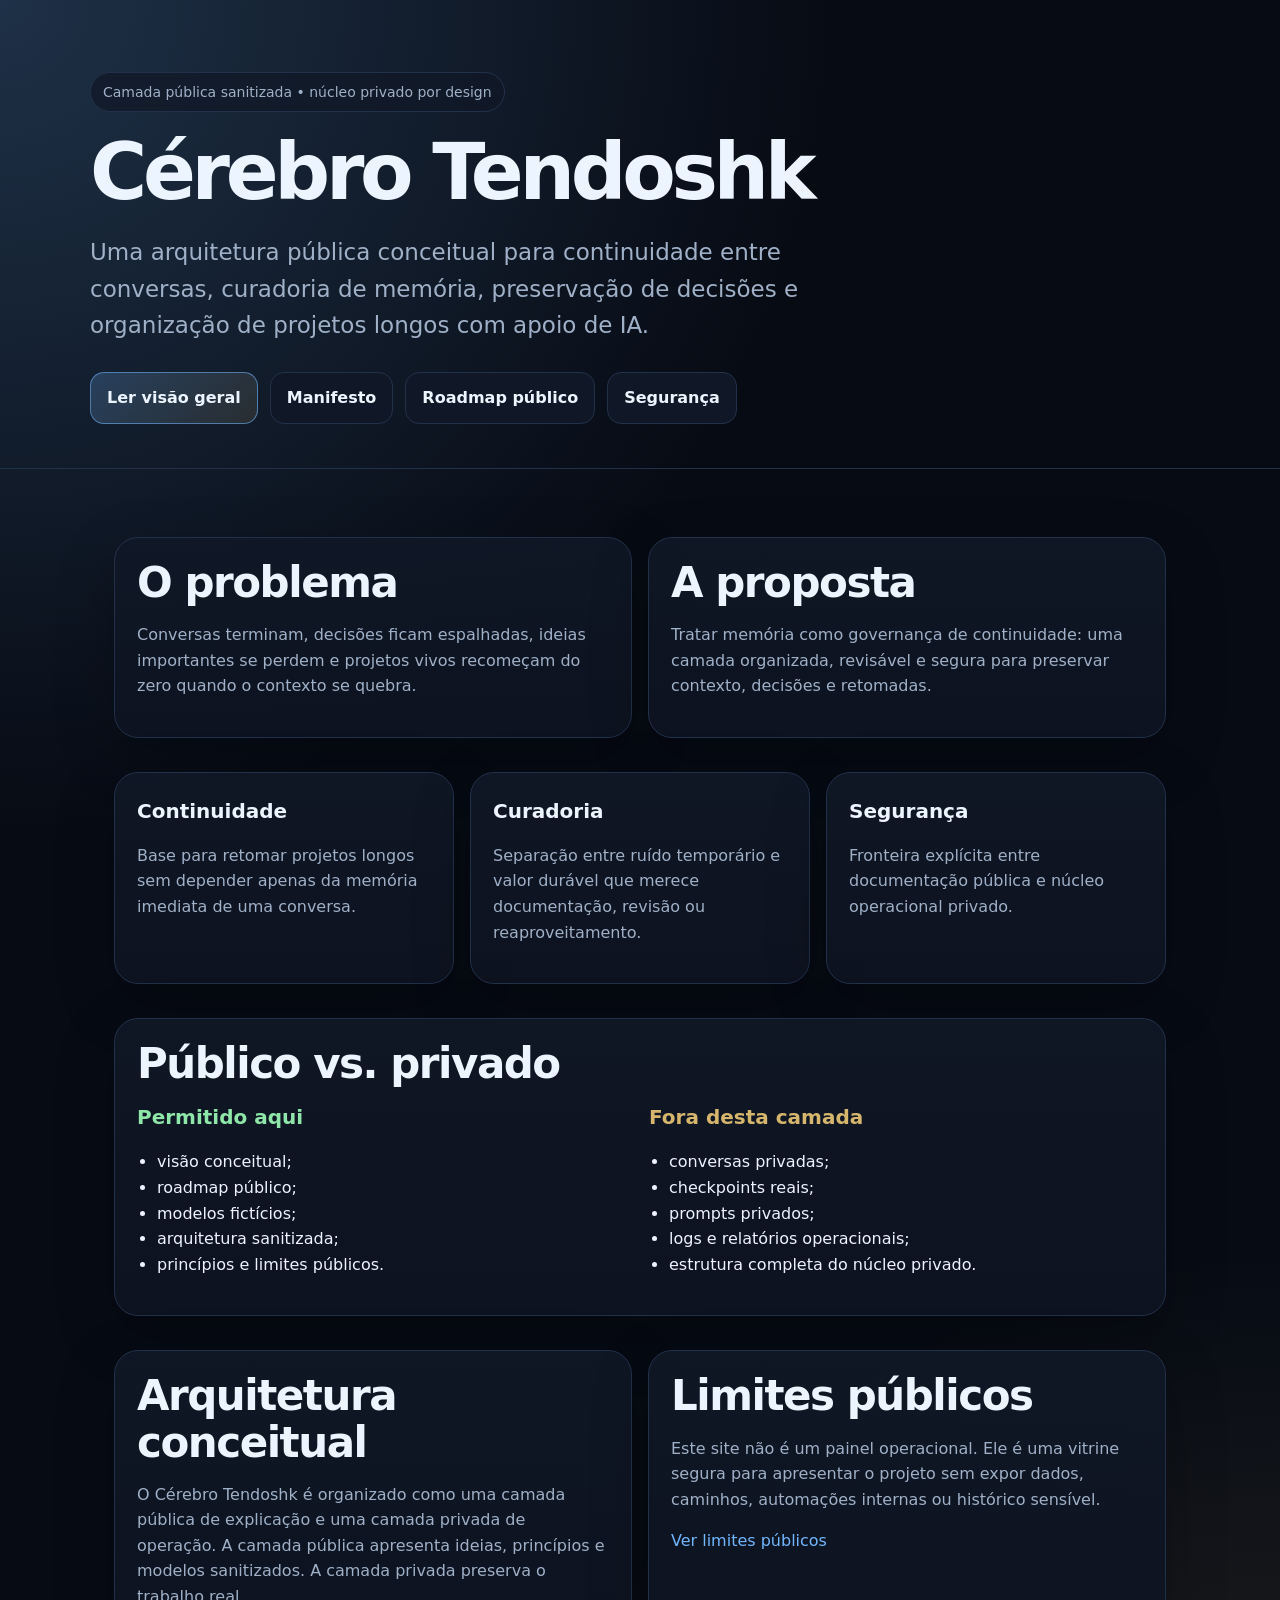
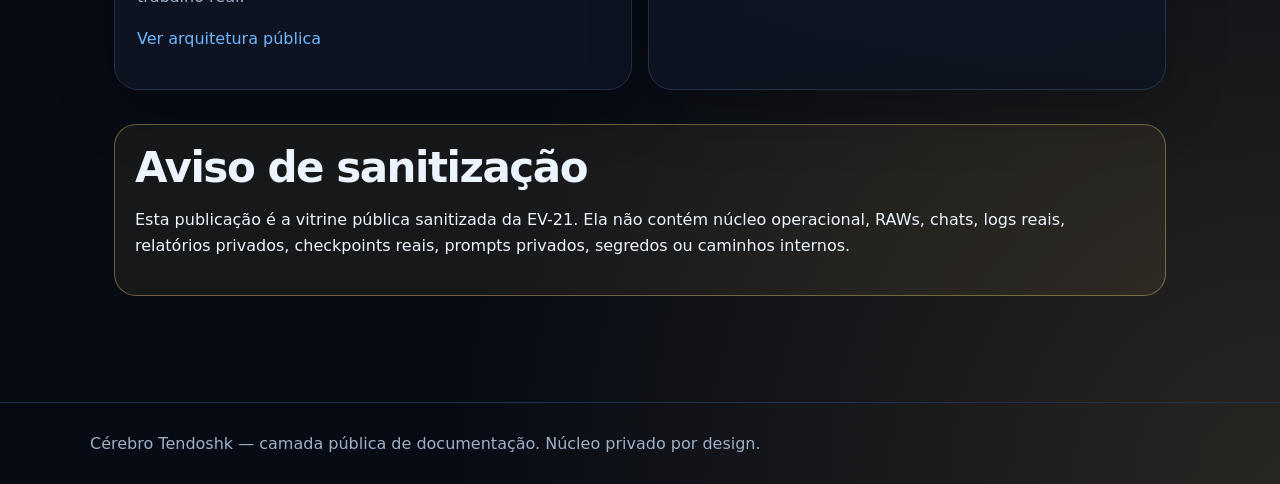
==== site/index.html @ 37103f79 "feat: add public sanitized site for cerebro tendoshk" ====
<!doctype html>
<html lang="pt-BR">
<head>
  <meta charset="utf-8">
  <meta name="viewport" content="width=device-width, initial-scale=1">
  <title>Cérebro Tendoshk — Visão Pública</title>
  <meta name="description" content="Vitrine pública sanitizada do Cérebro Tendoshk: continuidade cognitiva, curadoria de memória e separação segura entre público e privado.">
  <style>
    :root {
      color-scheme: dark;
      --bg: #070b14;
      --panel: #101827;
      --panel-2: #0d1320;
      --text: #ecf4ff;
      --muted: #9fb0c7;
      --line: #22314a;
      --accent: #71b7ff;
      --accent-2: #d6b56d;
      --good: #8ee6a8;
    }
    * { box-sizing: border-box; }
    body {
      margin: 0;
      font-family: Inter, ui-sans-serif, system-ui, -apple-system, BlinkMacSystemFont, "Segoe UI", sans-serif;
      background: radial-gradient(circle at top left, rgba(113,183,255,.22), transparent 34%), radial-gradient(circle at bottom right, rgba(214,181,109,.16), transparent 34%), var(--bg);
      color: var(--text);
      line-height: 1.6;
    }
    a { color: var(--accent); text-decoration: none; }
    a:hover { text-decoration: underline; }
    header { padding: 72px 24px 44px; border-bottom: 1px solid var(--line); }
    .wrap { max-width: 1100px; margin: 0 auto; }
    .badge { display: inline-flex; gap: 8px; align-items: center; border: 1px solid var(--line); background: rgba(16,24,39,.76); color: var(--muted); border-radius: 999px; padding: 8px 12px; font-size: 14px; }
    h1 { font-size: clamp(42px, 7vw, 78px); line-height: .98; margin: 22px 0 16px; letter-spacing: -0.055em; }
    h2 { font-size: clamp(26px, 4vw, 42px); line-height: 1.1; margin: 0 0 14px; letter-spacing: -0.035em; }
    h3 { margin: 0 0 8px; font-size: 20px; }
    .lead { color: var(--muted); max-width: 780px; font-size: clamp(18px, 2.2vw, 23px); }
    .actions { display: flex; flex-wrap: wrap; gap: 12px; margin-top: 28px; }
    .btn { display: inline-flex; align-items: center; justify-content: center; padding: 12px 16px; border-radius: 14px; border: 1px solid var(--line); background: var(--panel); color: var(--text); font-weight: 700; }
    .btn.primary { border-color: rgba(113,183,255,.55); background: linear-gradient(135deg, rgba(113,183,255,.22), rgba(214,181,109,.12)); }
    main { padding: 34px 24px 72px; }
    section { margin: 34px 0; }
    .grid { display: grid; grid-template-columns: repeat(12, 1fr); gap: 16px; }
    .card { grid-column: span 4; border: 1px solid var(--line); background: linear-gradient(180deg, rgba(16,24,39,.88), rgba(13,19,32,.92)); border-radius: 24px; padding: 22px; box-shadow: 0 20px 60px rgba(0,0,0,.24); }
    .card.wide { grid-column: span 6; }
    .card.full { grid-column: 1 / -1; }
    .card p, .muted { color: var(--muted); }
    .check { color: var(--good); font-weight: 800; }
    .warn { color: var(--accent-2); font-weight: 800; }
    ul { padding-left: 20px; }
    .split { display: grid; grid-template-columns: 1fr 1fr; gap: 18px; }
    .notice { border: 1px solid rgba(214,181,109,.46); background: rgba(214,181,109,.08); border-radius: 22px; padding: 20px; }
    footer { border-top: 1px solid var(--line); padding: 28px 24px; color: var(--muted); }
    code { color: #b9dcff; }
    @media (max-width: 860px) { .card, .card.wide { grid-column: 1 / -1; } .split { grid-template-columns: 1fr; } header { padding-top: 48px; } }
  </style>
</head>
<body>
  <header>
    <div class="wrap">
      <div class="badge">Camada pública sanitizada • núcleo privado por design</div>
      <h1>Cérebro Tendoshk</h1>
      <p class="lead">Uma arquitetura pública conceitual para continuidade entre conversas, curadoria de memória, preservação de decisões e organização de projetos longos com apoio de IA.</p>
      <div class="actions">
        <a class="btn primary" href="../README.md">Ler visão geral</a>
        <a class="btn" href="../MANIFESTO.md">Manifesto</a>
        <a class="btn" href="../ROADMAP.md">Roadmap público</a>
        <a class="btn" href="../SECURITY.md">Segurança</a>
      </div>
    </div>
  </header>

  <main class="wrap">
    <section class="grid">
      <article class="card wide">
        <h2>O problema</h2>
        <p>Conversas terminam, decisões ficam espalhadas, ideias importantes se perdem e projetos vivos recomeçam do zero quando o contexto se quebra.</p>
      </article>
      <article class="card wide">
        <h2>A proposta</h2>
        <p>Tratar memória como governança de continuidade: uma camada organizada, revisável e segura para preservar contexto, decisões e retomadas.</p>
      </article>
    </section>

    <section class="grid">
      <article class="card">
        <h3>Continuidade</h3>
        <p>Base para retomar projetos longos sem depender apenas da memória imediata de uma conversa.</p>
      </article>
      <article class="card">
        <h3>Curadoria</h3>
        <p>Separação entre ruído temporário e valor durável que merece documentação, revisão ou reaproveitamento.</p>
      </article>
      <article class="card">
        <h3>Segurança</h3>
        <p>Fronteira explícita entre documentação pública e núcleo operacional privado.</p>
      </article>
    </section>

    <section class="grid">
      <article class="card full">
        <h2>Público vs. privado</h2>
        <div class="split">
          <div>
            <h3><span class="check">Permitido aqui</span></h3>
            <ul>
              <li>visão conceitual;</li>
              <li>roadmap público;</li>
              <li>modelos fictícios;</li>
              <li>arquitetura sanitizada;</li>
              <li>princípios e limites públicos.</li>
            </ul>
          </div>
          <div>
            <h3><span class="warn">Fora desta camada</span></h3>
            <ul>
              <li>conversas privadas;</li>
              <li>checkpoints reais;</li>
              <li>prompts privados;</li>
              <li>logs e relatórios operacionais;</li>
              <li>estrutura completa do núcleo privado.</li>
            </ul>
          </div>
        </div>
      </article>
    </section>

    <section class="grid">
      <article class="card wide">
        <h2>Arquitetura conceitual</h2>
        <p>O Cérebro Tendoshk é organizado como uma camada pública de explicação e uma camada privada de operação. A camada pública apresenta ideias, princípios e modelos sanitizados. A camada privada preserva o trabalho real.</p>
        <p><a href="../docs/arquitetura.md">Ver arquitetura pública</a></p>
      </article>
      <article class="card wide">
        <h2>Limites públicos</h2>
        <p>Este site não é um painel operacional. Ele é uma vitrine segura para apresentar o projeto sem expor dados, caminhos, automações internas ou histórico sensível.</p>
        <p><a href="../docs/limites_publicos.md">Ver limites públicos</a></p>
      </article>
    </section>

    <section class="notice">
      <h2>Aviso de sanitização</h2>
      <p>Esta publicação é a vitrine pública sanitizada da EV-21. Ela não contém núcleo operacional, RAWs, chats, logs reais, relatórios privados, checkpoints reais, prompts privados, segredos ou caminhos internos.</p>
    </section>
  </main>

  <footer>
    <div class="wrap">Cérebro Tendoshk — camada pública de documentação. Núcleo privado por design.</div>
  </footer>
</body>
</html>
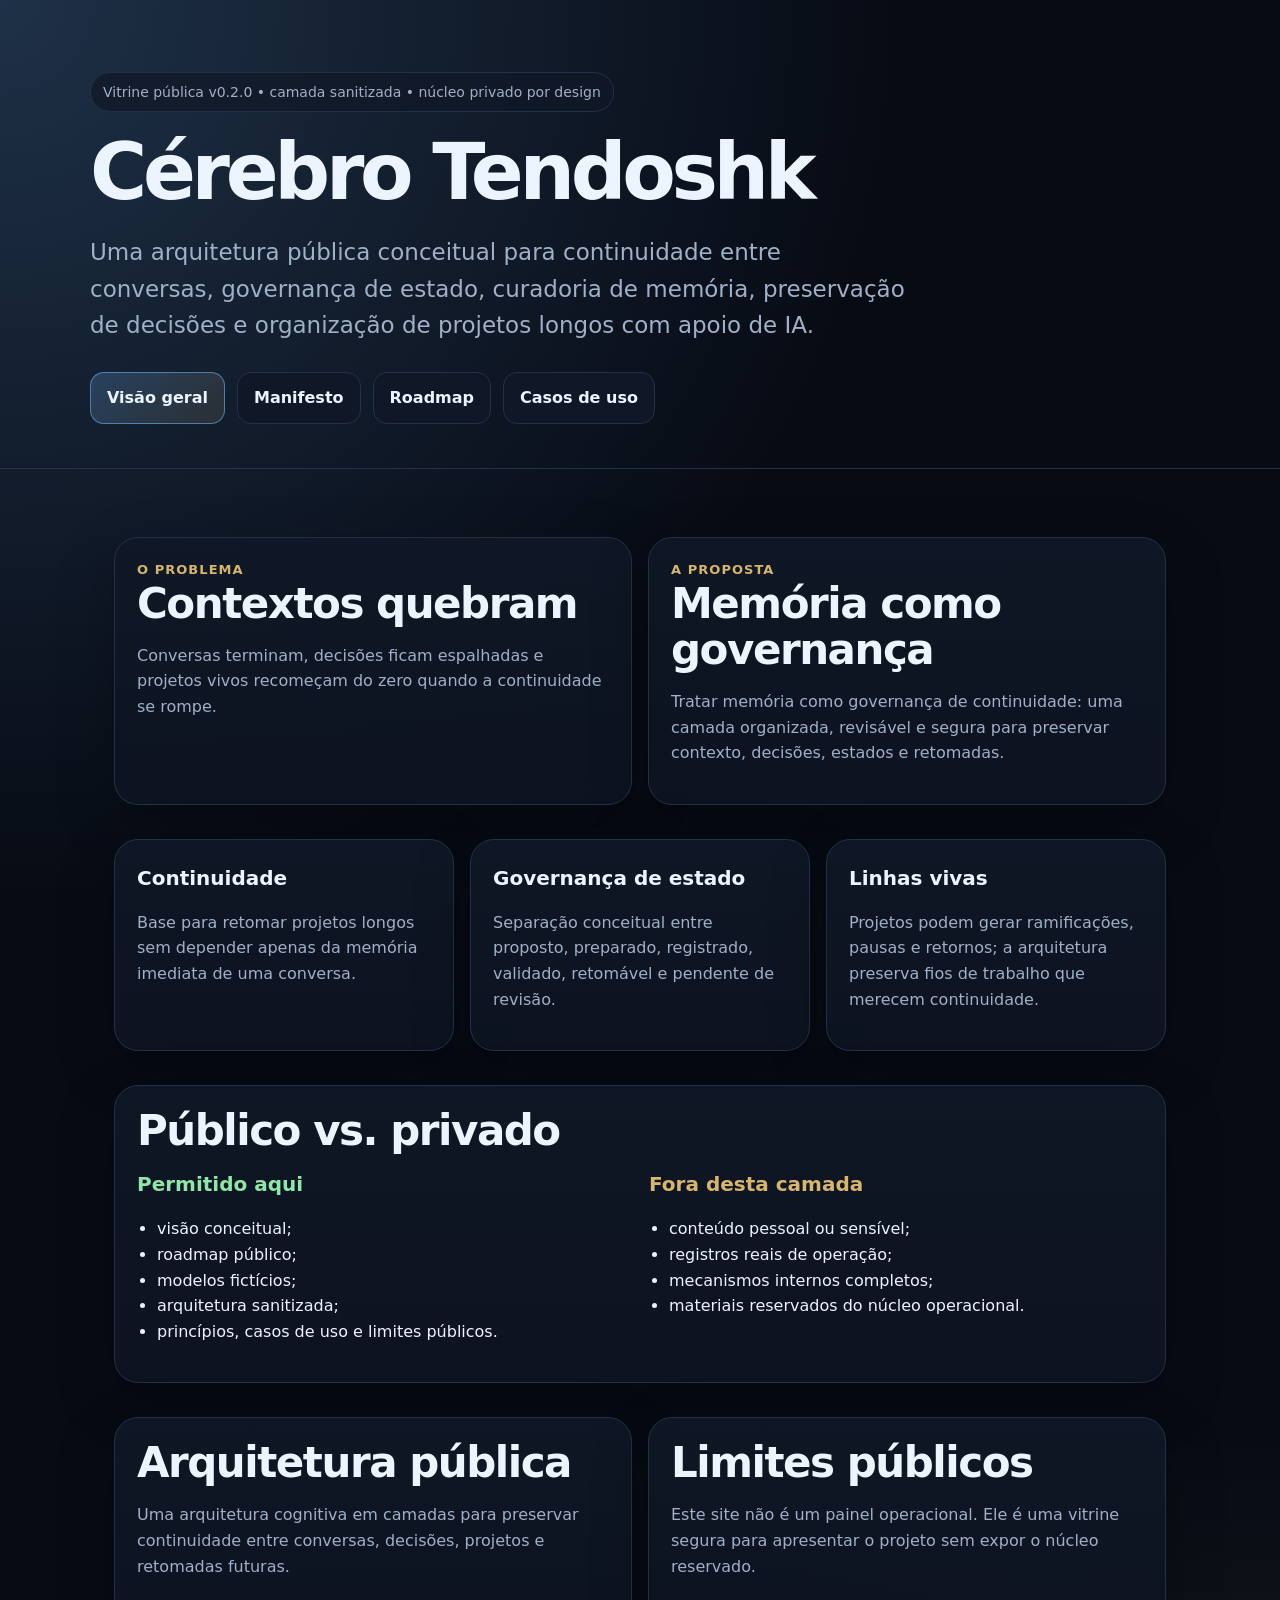
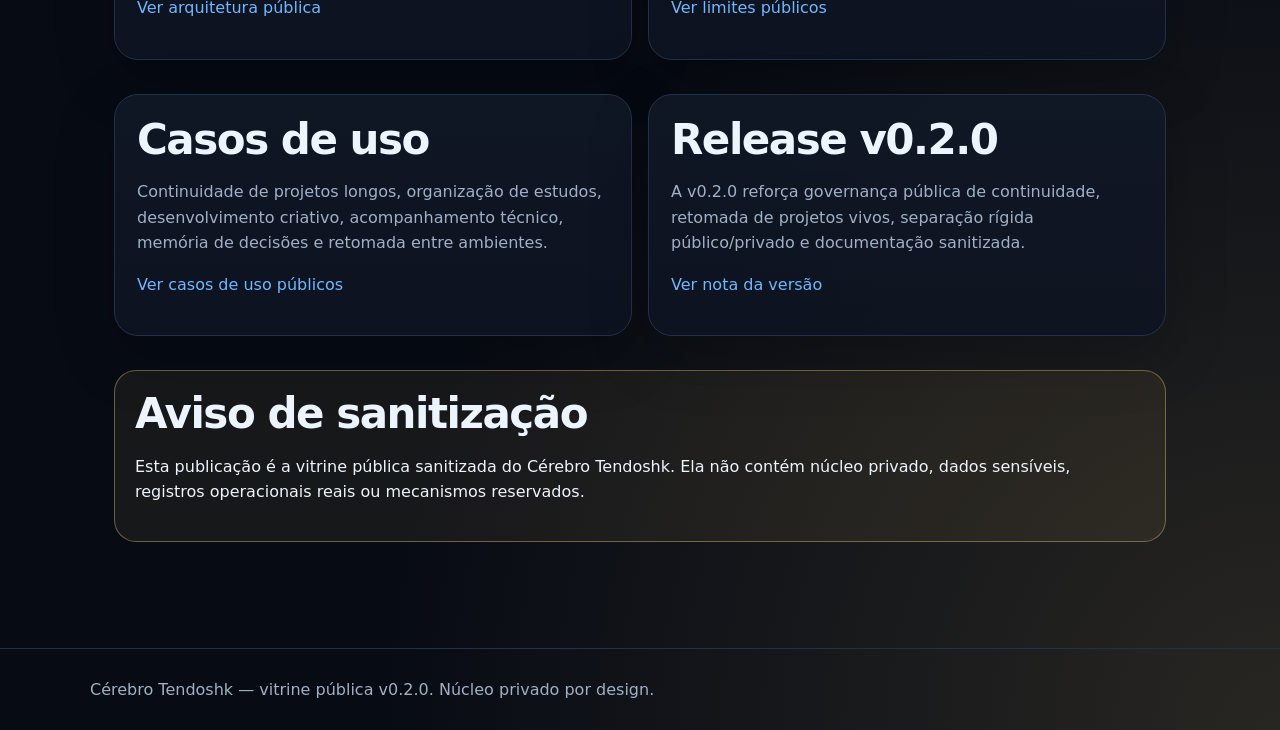
==== commit 82d03bcd: "site: align public showcase with v0.2.0 governance" ====
--- a/site/index.html
+++ b/site/index.html
@@ -3,29 +3,12 @@
 <head>
   <meta charset="utf-8">
   <meta name="viewport" content="width=device-width, initial-scale=1">
-  <title>Cérebro Tendoshk — Visão Pública</title>
-  <meta name="description" content="Vitrine pública sanitizada do Cérebro Tendoshk: continuidade cognitiva, curadoria de memória e separação segura entre público e privado.">
+  <title>Cérebro Tendoshk — Vitrine Pública v0.2.0</title>
+  <meta name="description" content="Vitrine pública sanitizada v0.2.0 do Cérebro Tendoshk: continuidade cognitiva, governança de estado, curadoria de memória e separação segura entre público e privado.">
   <style>
-    :root {
-      color-scheme: dark;
-      --bg: #070b14;
-      --panel: #101827;
-      --panel-2: #0d1320;
-      --text: #ecf4ff;
-      --muted: #9fb0c7;
-      --line: #22314a;
-      --accent: #71b7ff;
-      --accent-2: #d6b56d;
-      --good: #8ee6a8;
-    }
+    :root { color-scheme: dark; --bg: #070b14; --panel: #101827; --text: #ecf4ff; --muted: #9fb0c7; --line: #22314a; --accent: #71b7ff; --accent-2: #d6b56d; --good: #8ee6a8; }
     * { box-sizing: border-box; }
-    body {
-      margin: 0;
-      font-family: Inter, ui-sans-serif, system-ui, -apple-system, BlinkMacSystemFont, "Segoe UI", sans-serif;
-      background: radial-gradient(circle at top left, rgba(113,183,255,.22), transparent 34%), radial-gradient(circle at bottom right, rgba(214,181,109,.16), transparent 34%), var(--bg);
-      color: var(--text);
-      line-height: 1.6;
-    }
+    body { margin: 0; font-family: Inter, ui-sans-serif, system-ui, -apple-system, BlinkMacSystemFont, "Segoe UI", sans-serif; background: radial-gradient(circle at top left, rgba(113,183,255,.22), transparent 34%), radial-gradient(circle at bottom right, rgba(214,181,109,.16), transparent 34%), var(--bg); color: var(--text); line-height: 1.6; }
     a { color: var(--accent); text-decoration: none; }
     a:hover { text-decoration: underline; }
     header { padding: 72px 24px 44px; border-bottom: 1px solid var(--line); }
@@ -34,7 +17,7 @@
     h1 { font-size: clamp(42px, 7vw, 78px); line-height: .98; margin: 22px 0 16px; letter-spacing: -0.055em; }
     h2 { font-size: clamp(26px, 4vw, 42px); line-height: 1.1; margin: 0 0 14px; letter-spacing: -0.035em; }
     h3 { margin: 0 0 8px; font-size: 20px; }
-    .lead { color: var(--muted); max-width: 780px; font-size: clamp(18px, 2.2vw, 23px); }
+    .lead { color: var(--muted); max-width: 820px; font-size: clamp(18px, 2.2vw, 23px); }
     .actions { display: flex; flex-wrap: wrap; gap: 12px; margin-top: 28px; }
     .btn { display: inline-flex; align-items: center; justify-content: center; padding: 12px 16px; border-radius: 14px; border: 1px solid var(--line); background: var(--panel); color: var(--text); font-weight: 700; }
     .btn.primary { border-color: rgba(113,183,255,.55); background: linear-gradient(135deg, rgba(113,183,255,.22), rgba(214,181,109,.12)); }
@@ -50,102 +33,61 @@
     ul { padding-left: 20px; }
     .split { display: grid; grid-template-columns: 1fr 1fr; gap: 18px; }
     .notice { border: 1px solid rgba(214,181,109,.46); background: rgba(214,181,109,.08); border-radius: 22px; padding: 20px; }
+    .kicker { color: var(--accent-2); font-weight: 800; letter-spacing: .08em; text-transform: uppercase; font-size: 13px; }
     footer { border-top: 1px solid var(--line); padding: 28px 24px; color: var(--muted); }
-    code { color: #b9dcff; }
     @media (max-width: 860px) { .card, .card.wide { grid-column: 1 / -1; } .split { grid-template-columns: 1fr; } header { padding-top: 48px; } }
   </style>
 </head>
 <body>
   <header>
     <div class="wrap">
-      <div class="badge">Camada pública sanitizada • núcleo privado por design</div>
+      <div class="badge">Vitrine pública v0.2.0 • camada sanitizada • núcleo privado por design</div>
       <h1>Cérebro Tendoshk</h1>
-      <p class="lead">Uma arquitetura pública conceitual para continuidade entre conversas, curadoria de memória, preservação de decisões e organização de projetos longos com apoio de IA.</p>
+      <p class="lead">Uma arquitetura pública conceitual para continuidade entre conversas, governança de estado, curadoria de memória, preservação de decisões e organização de projetos longos com apoio de IA.</p>
       <div class="actions">
-        <a class="btn primary" href="../README.md">Ler visão geral</a>
-        <a class="btn" href="../MANIFESTO.md">Manifesto</a>
-        <a class="btn" href="../ROADMAP.md">Roadmap público</a>
-        <a class="btn" href="../SECURITY.md">Segurança</a>
+        <a class="btn primary" href="https://github.com/proftectiagocosta-hash/cerebro-tendoshk-public/blob/main/README.md">Visão geral</a>
+        <a class="btn" href="https://github.com/proftectiagocosta-hash/cerebro-tendoshk-public/blob/main/MANIFESTO.md">Manifesto</a>
+        <a class="btn" href="https://github.com/proftectiagocosta-hash/cerebro-tendoshk-public/blob/main/ROADMAP.md">Roadmap</a>
+        <a class="btn" href="https://github.com/proftectiagocosta-hash/cerebro-tendoshk-public/blob/main/docs/casos_de_uso.md">Casos de uso</a>
       </div>
     </div>
   </header>
 
   <main class="wrap">
     <section class="grid">
-      <article class="card wide">
-        <h2>O problema</h2>
-        <p>Conversas terminam, decisões ficam espalhadas, ideias importantes se perdem e projetos vivos recomeçam do zero quando o contexto se quebra.</p>
-      </article>
-      <article class="card wide">
-        <h2>A proposta</h2>
-        <p>Tratar memória como governança de continuidade: uma camada organizada, revisável e segura para preservar contexto, decisões e retomadas.</p>
-      </article>
+      <article class="card wide"><div class="kicker">O problema</div><h2>Contextos quebram</h2><p>Conversas terminam, decisões ficam espalhadas e projetos vivos recomeçam do zero quando a continuidade se rompe.</p></article>
+      <article class="card wide"><div class="kicker">A proposta</div><h2>Memória como governança</h2><p>Tratar memória como governança de continuidade: uma camada organizada, revisável e segura para preservar contexto, decisões, estados e retomadas.</p></article>
     </section>
 
     <section class="grid">
-      <article class="card">
-        <h3>Continuidade</h3>
-        <p>Base para retomar projetos longos sem depender apenas da memória imediata de uma conversa.</p>
-      </article>
-      <article class="card">
-        <h3>Curadoria</h3>
-        <p>Separação entre ruído temporário e valor durável que merece documentação, revisão ou reaproveitamento.</p>
-      </article>
-      <article class="card">
-        <h3>Segurança</h3>
-        <p>Fronteira explícita entre documentação pública e núcleo operacional privado.</p>
-      </article>
+      <article class="card"><h3>Continuidade</h3><p>Base para retomar projetos longos sem depender apenas da memória imediata de uma conversa.</p></article>
+      <article class="card"><h3>Governança de estado</h3><p>Separação conceitual entre proposto, preparado, registrado, validado, retomável e pendente de revisão.</p></article>
+      <article class="card"><h3>Linhas vivas</h3><p>Projetos podem gerar ramificações, pausas e retornos; a arquitetura preserva fios de trabalho que merecem continuidade.</p></article>
     </section>
 
     <section class="grid">
       <article class="card full">
         <h2>Público vs. privado</h2>
         <div class="split">
-          <div>
-            <h3><span class="check">Permitido aqui</span></h3>
-            <ul>
-              <li>visão conceitual;</li>
-              <li>roadmap público;</li>
-              <li>modelos fictícios;</li>
-              <li>arquitetura sanitizada;</li>
-              <li>princípios e limites públicos.</li>
-            </ul>
-          </div>
-          <div>
-            <h3><span class="warn">Fora desta camada</span></h3>
-            <ul>
-              <li>conversas privadas;</li>
-              <li>checkpoints reais;</li>
-              <li>prompts privados;</li>
-              <li>logs e relatórios operacionais;</li>
-              <li>estrutura completa do núcleo privado.</li>
-            </ul>
-          </div>
+          <div><h3><span class="check">Permitido aqui</span></h3><ul><li>visão conceitual;</li><li>roadmap público;</li><li>modelos fictícios;</li><li>arquitetura sanitizada;</li><li>princípios, casos de uso e limites públicos.</li></ul></div>
+          <div><h3><span class="warn">Fora desta camada</span></h3><ul><li>conteúdo pessoal ou sensível;</li><li>registros reais de operação;</li><li>mecanismos internos completos;</li><li>materiais reservados do núcleo operacional.</li></ul></div>
         </div>
       </article>
     </section>
 
     <section class="grid">
-      <article class="card wide">
-        <h2>Arquitetura conceitual</h2>
-        <p>O Cérebro Tendoshk é organizado como uma camada pública de explicação e uma camada privada de operação. A camada pública apresenta ideias, princípios e modelos sanitizados. A camada privada preserva o trabalho real.</p>
-        <p><a href="../docs/arquitetura.md">Ver arquitetura pública</a></p>
-      </article>
-      <article class="card wide">
-        <h2>Limites públicos</h2>
-        <p>Este site não é um painel operacional. Ele é uma vitrine segura para apresentar o projeto sem expor dados, caminhos, automações internas ou histórico sensível.</p>
-        <p><a href="../docs/limites_publicos.md">Ver limites públicos</a></p>
-      </article>
+      <article class="card wide"><h2>Arquitetura pública</h2><p>Uma arquitetura cognitiva em camadas para preservar continuidade entre conversas, decisões, projetos e retomadas futuras.</p><p><a href="https://github.com/proftectiagocosta-hash/cerebro-tendoshk-public/blob/main/docs/arquitetura.md">Ver arquitetura pública</a></p></article>
+      <article class="card wide"><h2>Limites públicos</h2><p>Este site não é um painel operacional. Ele é uma vitrine segura para apresentar o projeto sem expor o núcleo reservado.</p><p><a href="https://github.com/proftectiagocosta-hash/cerebro-tendoshk-public/blob/main/docs/limites_publicos.md">Ver limites públicos</a></p></article>
     </section>
 
-    <section class="notice">
-      <h2>Aviso de sanitização</h2>
-      <p>Esta publicação é a vitrine pública sanitizada da EV-21. Ela não contém núcleo operacional, RAWs, chats, logs reais, relatórios privados, checkpoints reais, prompts privados, segredos ou caminhos internos.</p>
+    <section class="grid">
+      <article class="card wide"><h2>Casos de uso</h2><p>Continuidade de projetos longos, organização de estudos, desenvolvimento criativo, acompanhamento técnico, memória de decisões e retomada entre ambientes.</p><p><a href="https://github.com/proftectiagocosta-hash/cerebro-tendoshk-public/blob/main/docs/casos_de_uso.md">Ver casos de uso públicos</a></p></article>
+      <article class="card wide"><h2>Release v0.2.0</h2><p>A v0.2.0 reforça governança pública de continuidade, retomada de projetos vivos, separação rígida público/privado e documentação sanitizada.</p><p><a href="https://github.com/proftectiagocosta-hash/cerebro-tendoshk-public/blob/main/docs/releases/v0.2.0-public-governance.md">Ver nota da versão</a></p></article>
     </section>
+
+    <section class="notice"><h2>Aviso de sanitização</h2><p>Esta publicação é a vitrine pública sanitizada do Cérebro Tendoshk. Ela não contém núcleo privado, dados sensíveis, registros operacionais reais ou mecanismos reservados.</p></section>
   </main>
 
-  <footer>
-    <div class="wrap">Cérebro Tendoshk — camada pública de documentação. Núcleo privado por design.</div>
-  </footer>
+  <footer><div class="wrap">Cérebro Tendoshk — vitrine pública v0.2.0. Núcleo privado por design.</div></footer>
 </body>
 </html>
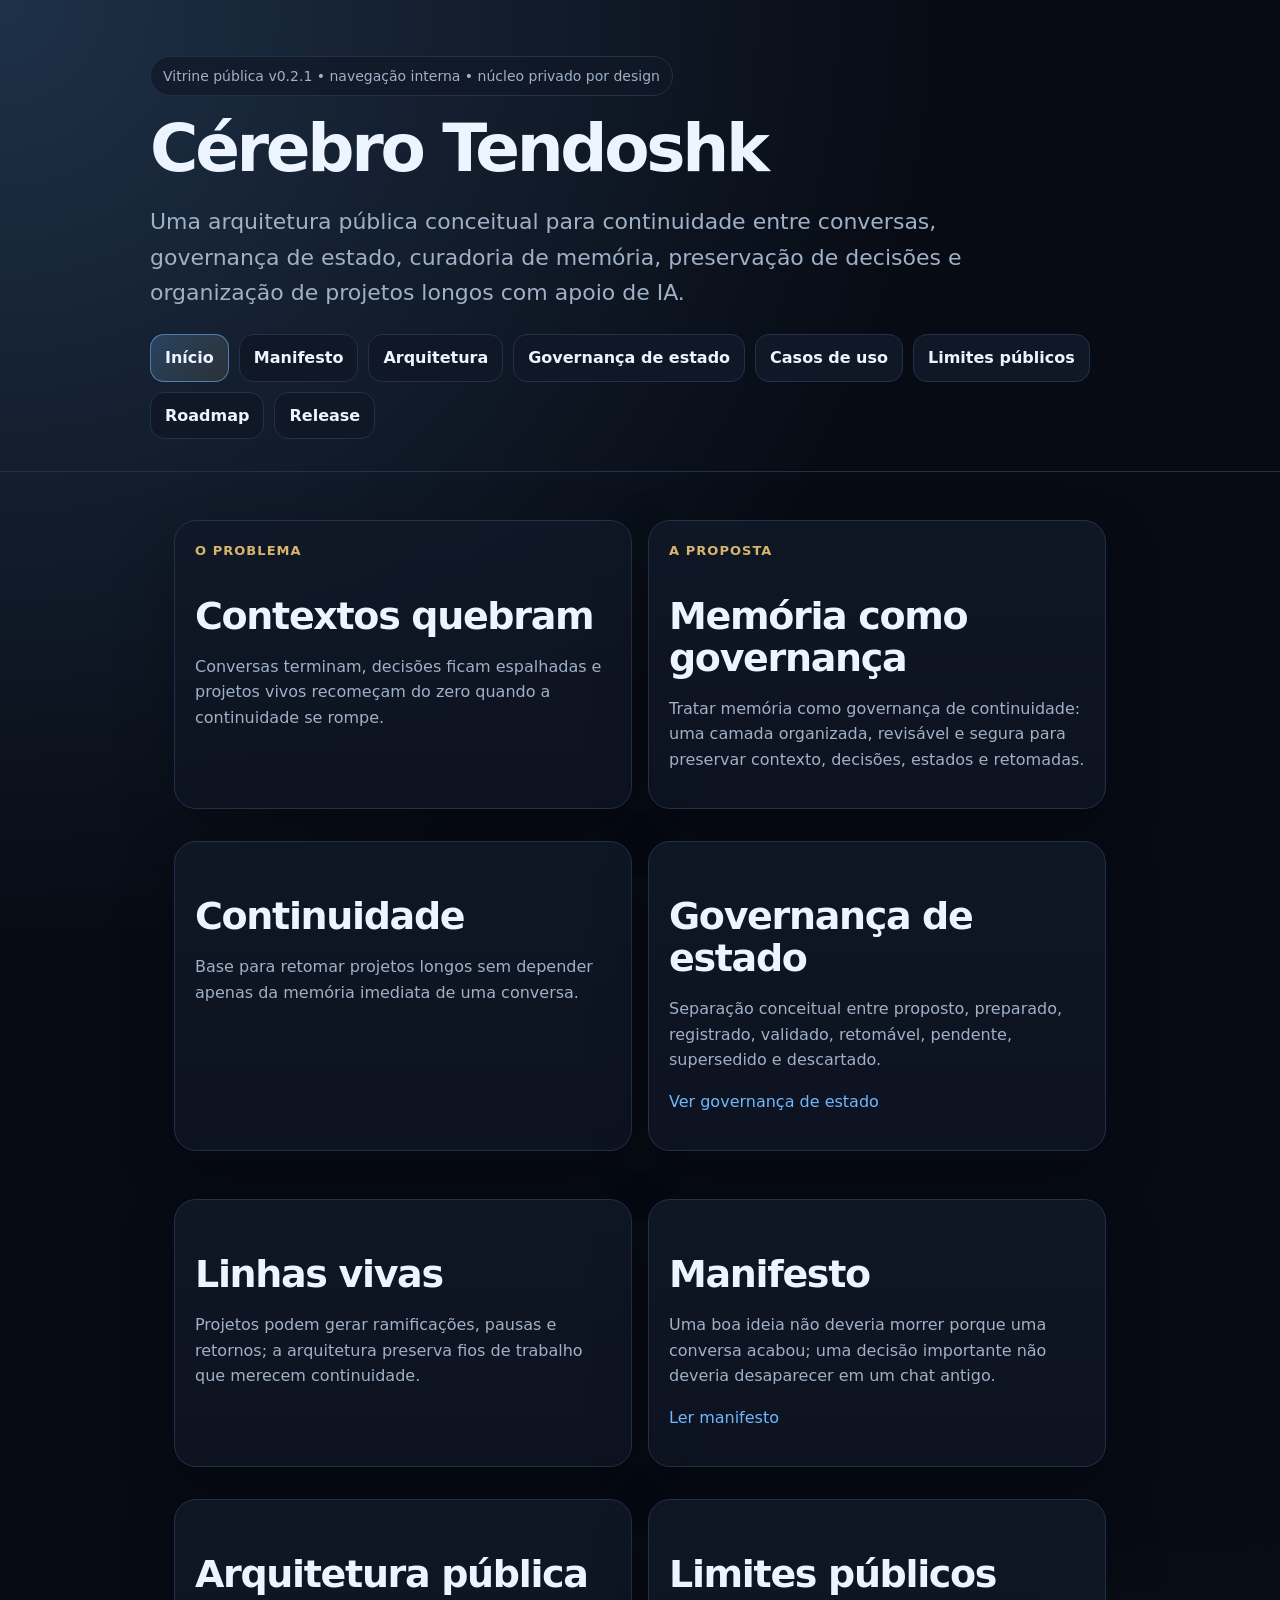
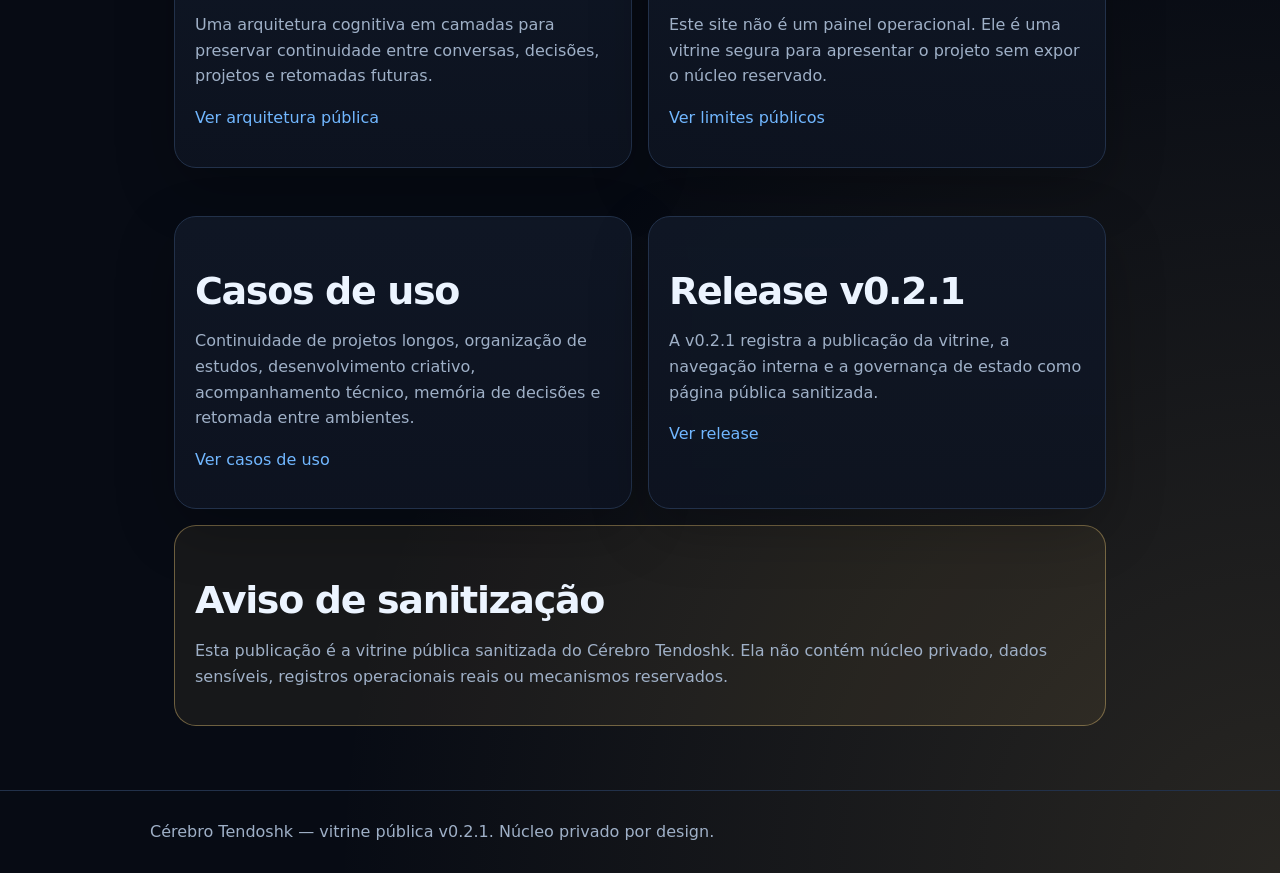
==== commit c669e447: "site: switch public showcase to internal navigation" ====
--- a/site/index.html
+++ b/site/index.html
@@ -3,91 +3,52 @@
 <head>
   <meta charset="utf-8">
   <meta name="viewport" content="width=device-width, initial-scale=1">
-  <title>Cérebro Tendoshk — Vitrine Pública v0.2.0</title>
-  <meta name="description" content="Vitrine pública sanitizada v0.2.0 do Cérebro Tendoshk: continuidade cognitiva, governança de estado, curadoria de memória e separação segura entre público e privado.">
-  <style>
-    :root { color-scheme: dark; --bg: #070b14; --panel: #101827; --text: #ecf4ff; --muted: #9fb0c7; --line: #22314a; --accent: #71b7ff; --accent-2: #d6b56d; --good: #8ee6a8; }
-    * { box-sizing: border-box; }
-    body { margin: 0; font-family: Inter, ui-sans-serif, system-ui, -apple-system, BlinkMacSystemFont, "Segoe UI", sans-serif; background: radial-gradient(circle at top left, rgba(113,183,255,.22), transparent 34%), radial-gradient(circle at bottom right, rgba(214,181,109,.16), transparent 34%), var(--bg); color: var(--text); line-height: 1.6; }
-    a { color: var(--accent); text-decoration: none; }
-    a:hover { text-decoration: underline; }
-    header { padding: 72px 24px 44px; border-bottom: 1px solid var(--line); }
-    .wrap { max-width: 1100px; margin: 0 auto; }
-    .badge { display: inline-flex; gap: 8px; align-items: center; border: 1px solid var(--line); background: rgba(16,24,39,.76); color: var(--muted); border-radius: 999px; padding: 8px 12px; font-size: 14px; }
-    h1 { font-size: clamp(42px, 7vw, 78px); line-height: .98; margin: 22px 0 16px; letter-spacing: -0.055em; }
-    h2 { font-size: clamp(26px, 4vw, 42px); line-height: 1.1; margin: 0 0 14px; letter-spacing: -0.035em; }
-    h3 { margin: 0 0 8px; font-size: 20px; }
-    .lead { color: var(--muted); max-width: 820px; font-size: clamp(18px, 2.2vw, 23px); }
-    .actions { display: flex; flex-wrap: wrap; gap: 12px; margin-top: 28px; }
-    .btn { display: inline-flex; align-items: center; justify-content: center; padding: 12px 16px; border-radius: 14px; border: 1px solid var(--line); background: var(--panel); color: var(--text); font-weight: 700; }
-    .btn.primary { border-color: rgba(113,183,255,.55); background: linear-gradient(135deg, rgba(113,183,255,.22), rgba(214,181,109,.12)); }
-    main { padding: 34px 24px 72px; }
-    section { margin: 34px 0; }
-    .grid { display: grid; grid-template-columns: repeat(12, 1fr); gap: 16px; }
-    .card { grid-column: span 4; border: 1px solid var(--line); background: linear-gradient(180deg, rgba(16,24,39,.88), rgba(13,19,32,.92)); border-radius: 24px; padding: 22px; box-shadow: 0 20px 60px rgba(0,0,0,.24); }
-    .card.wide { grid-column: span 6; }
-    .card.full { grid-column: 1 / -1; }
-    .card p, .muted { color: var(--muted); }
-    .check { color: var(--good); font-weight: 800; }
-    .warn { color: var(--accent-2); font-weight: 800; }
-    ul { padding-left: 20px; }
-    .split { display: grid; grid-template-columns: 1fr 1fr; gap: 18px; }
-    .notice { border: 1px solid rgba(214,181,109,.46); background: rgba(214,181,109,.08); border-radius: 22px; padding: 20px; }
-    .kicker { color: var(--accent-2); font-weight: 800; letter-spacing: .08em; text-transform: uppercase; font-size: 13px; }
-    footer { border-top: 1px solid var(--line); padding: 28px 24px; color: var(--muted); }
-    @media (max-width: 860px) { .card, .card.wide { grid-column: 1 / -1; } .split { grid-template-columns: 1fr; } header { padding-top: 48px; } }
-  </style>
+  <title>Cérebro Tendoshk — Vitrine Pública v0.2.1</title>
+  <meta name="description" content="Vitrine pública sanitizada v0.2.1 do Cérebro Tendoshk: continuidade cognitiva, governança de estado, curadoria de memória e separação segura entre público e privado.">
+  <link rel="stylesheet" href="style.css">
 </head>
 <body>
   <header>
     <div class="wrap">
-      <div class="badge">Vitrine pública v0.2.0 • camada sanitizada • núcleo privado por design</div>
+      <div class="badge">Vitrine pública v0.2.1 • navegação interna • núcleo privado por design</div>
       <h1>Cérebro Tendoshk</h1>
       <p class="lead">Uma arquitetura pública conceitual para continuidade entre conversas, governança de estado, curadoria de memória, preservação de decisões e organização de projetos longos com apoio de IA.</p>
-      <div class="actions">
-        <a class="btn primary" href="https://github.com/proftectiagocosta-hash/cerebro-tendoshk-public/blob/main/README.md">Visão geral</a>
-        <a class="btn" href="https://github.com/proftectiagocosta-hash/cerebro-tendoshk-public/blob/main/MANIFESTO.md">Manifesto</a>
-        <a class="btn" href="https://github.com/proftectiagocosta-hash/cerebro-tendoshk-public/blob/main/ROADMAP.md">Roadmap</a>
-        <a class="btn" href="https://github.com/proftectiagocosta-hash/cerebro-tendoshk-public/blob/main/docs/casos_de_uso.md">Casos de uso</a>
-      </div>
+      <nav class="nav">
+        <a class="btn primary" href="index.html">Início</a>
+        <a class="btn" href="manifesto.html">Manifesto</a>
+        <a class="btn" href="arquitetura.html">Arquitetura</a>
+        <a class="btn" href="governanca-de-estado.html">Governança de estado</a>
+        <a class="btn" href="casos-de-uso.html">Casos de uso</a>
+        <a class="btn" href="limites-publicos.html">Limites públicos</a>
+        <a class="btn" href="roadmap.html">Roadmap</a>
+        <a class="btn" href="release.html">Release</a>
+      </nav>
     </div>
   </header>
 
   <main class="wrap">
     <section class="grid">
-      <article class="card wide"><div class="kicker">O problema</div><h2>Contextos quebram</h2><p>Conversas terminam, decisões ficam espalhadas e projetos vivos recomeçam do zero quando a continuidade se rompe.</p></article>
-      <article class="card wide"><div class="kicker">A proposta</div><h2>Memória como governança</h2><p>Tratar memória como governança de continuidade: uma camada organizada, revisável e segura para preservar contexto, decisões, estados e retomadas.</p></article>
+      <article class="card"><div class="kicker">O problema</div><h2>Contextos quebram</h2><p>Conversas terminam, decisões ficam espalhadas e projetos vivos recomeçam do zero quando a continuidade se rompe.</p></article>
+      <article class="card"><div class="kicker">A proposta</div><h2>Memória como governança</h2><p>Tratar memória como governança de continuidade: uma camada organizada, revisável e segura para preservar contexto, decisões, estados e retomadas.</p></article>
     </section>
 
     <section class="grid">
-      <article class="card"><h3>Continuidade</h3><p>Base para retomar projetos longos sem depender apenas da memória imediata de uma conversa.</p></article>
-      <article class="card"><h3>Governança de estado</h3><p>Separação conceitual entre proposto, preparado, registrado, validado, retomável e pendente de revisão.</p></article>
-      <article class="card"><h3>Linhas vivas</h3><p>Projetos podem gerar ramificações, pausas e retornos; a arquitetura preserva fios de trabalho que merecem continuidade.</p></article>
+      <article class="card"><h2>Continuidade</h2><p>Base para retomar projetos longos sem depender apenas da memória imediata de uma conversa.</p></article>
+      <article class="card"><h2>Governança de estado</h2><p>Separação conceitual entre proposto, preparado, registrado, validado, retomável, pendente, supersedido e descartado.</p><p><a href="governanca-de-estado.html">Ver governança de estado</a></p></article>
+      <article class="card"><h2>Linhas vivas</h2><p>Projetos podem gerar ramificações, pausas e retornos; a arquitetura preserva fios de trabalho que merecem continuidade.</p></article>
+      <article class="card"><h2>Manifesto</h2><p>Uma boa ideia não deveria morrer porque uma conversa acabou; uma decisão importante não deveria desaparecer em um chat antigo.</p><p><a href="manifesto.html">Ler manifesto</a></p></article>
     </section>
 
     <section class="grid">
-      <article class="card full">
-        <h2>Público vs. privado</h2>
-        <div class="split">
-          <div><h3><span class="check">Permitido aqui</span></h3><ul><li>visão conceitual;</li><li>roadmap público;</li><li>modelos fictícios;</li><li>arquitetura sanitizada;</li><li>princípios, casos de uso e limites públicos.</li></ul></div>
-          <div><h3><span class="warn">Fora desta camada</span></h3><ul><li>conteúdo pessoal ou sensível;</li><li>registros reais de operação;</li><li>mecanismos internos completos;</li><li>materiais reservados do núcleo operacional.</li></ul></div>
-        </div>
-      </article>
-    </section>
-
-    <section class="grid">
-      <article class="card wide"><h2>Arquitetura pública</h2><p>Uma arquitetura cognitiva em camadas para preservar continuidade entre conversas, decisões, projetos e retomadas futuras.</p><p><a href="https://github.com/proftectiagocosta-hash/cerebro-tendoshk-public/blob/main/docs/arquitetura.md">Ver arquitetura pública</a></p></article>
-      <article class="card wide"><h2>Limites públicos</h2><p>Este site não é um painel operacional. Ele é uma vitrine segura para apresentar o projeto sem expor o núcleo reservado.</p><p><a href="https://github.com/proftectiagocosta-hash/cerebro-tendoshk-public/blob/main/docs/limites_publicos.md">Ver limites públicos</a></p></article>
-    </section>
-
-    <section class="grid">
-      <article class="card wide"><h2>Casos de uso</h2><p>Continuidade de projetos longos, organização de estudos, desenvolvimento criativo, acompanhamento técnico, memória de decisões e retomada entre ambientes.</p><p><a href="https://github.com/proftectiagocosta-hash/cerebro-tendoshk-public/blob/main/docs/casos_de_uso.md">Ver casos de uso públicos</a></p></article>
-      <article class="card wide"><h2>Release v0.2.0</h2><p>A v0.2.0 reforça governança pública de continuidade, retomada de projetos vivos, separação rígida público/privado e documentação sanitizada.</p><p><a href="https://github.com/proftectiagocosta-hash/cerebro-tendoshk-public/blob/main/docs/releases/v0.2.0-public-governance.md">Ver nota da versão</a></p></article>
+      <article class="card"><h2>Arquitetura pública</h2><p>Uma arquitetura cognitiva em camadas para preservar continuidade entre conversas, decisões, projetos e retomadas futuras.</p><p><a href="arquitetura.html">Ver arquitetura pública</a></p></article>
+      <article class="card"><h2>Limites públicos</h2><p>Este site não é um painel operacional. Ele é uma vitrine segura para apresentar o projeto sem expor o núcleo reservado.</p><p><a href="limites-publicos.html">Ver limites públicos</a></p></article>
+      <article class="card"><h2>Casos de uso</h2><p>Continuidade de projetos longos, organização de estudos, desenvolvimento criativo, acompanhamento técnico, memória de decisões e retomada entre ambientes.</p><p><a href="casos-de-uso.html">Ver casos de uso</a></p></article>
+      <article class="card"><h2>Release v0.2.1</h2><p>A v0.2.1 registra a publicação da vitrine, a navegação interna e a governança de estado como página pública sanitizada.</p><p><a href="release.html">Ver release</a></p></article>
     </section>
 
     <section class="notice"><h2>Aviso de sanitização</h2><p>Esta publicação é a vitrine pública sanitizada do Cérebro Tendoshk. Ela não contém núcleo privado, dados sensíveis, registros operacionais reais ou mecanismos reservados.</p></section>
   </main>
 
-  <footer><div class="wrap">Cérebro Tendoshk — vitrine pública v0.2.0. Núcleo privado por design.</div></footer>
+  <footer><div class="wrap">Cérebro Tendoshk — vitrine pública v0.2.1. Núcleo privado por design.</div></footer>
 </body>
 </html>
--- a/site/style.css
+++ b/site/style.css
@@ -0,0 +1,28 @@
+:root { color-scheme: dark; --bg: #070b14; --panel: #101827; --text: #ecf4ff; --muted: #9fb0c7; --line: #22314a; --accent: #71b7ff; --accent-2: #d6b56d; --good: #8ee6a8; }
+* { box-sizing: border-box; }
+body { margin: 0; font-family: Inter, ui-sans-serif, system-ui, -apple-system, BlinkMacSystemFont, "Segoe UI", sans-serif; background: radial-gradient(circle at top left, rgba(113,183,255,.22), transparent 34%), radial-gradient(circle at bottom right, rgba(214,181,109,.16), transparent 34%), var(--bg); color: var(--text); line-height: 1.6; }
+a { color: var(--accent); text-decoration: none; }
+a:hover { text-decoration: underline; }
+header { padding: 56px 24px 32px; border-bottom: 1px solid var(--line); }
+main { padding: 32px 24px 64px; }
+footer { border-top: 1px solid var(--line); padding: 28px 24px; color: var(--muted); }
+.wrap { max-width: 980px; margin: 0 auto; }
+.badge { display: inline-flex; gap: 8px; align-items: center; border: 1px solid var(--line); background: rgba(16,24,39,.76); color: var(--muted); border-radius: 999px; padding: 8px 12px; font-size: 14px; }
+h1 { font-size: clamp(36px, 6vw, 66px); line-height: 1; margin: 20px 0 14px; letter-spacing: -0.05em; }
+h2 { font-size: clamp(24px, 4vw, 38px); line-height: 1.1; margin: 34px 0 12px; letter-spacing: -0.035em; }
+h3 { margin: 24px 0 8px; }
+p, li { color: var(--muted); }
+.lead { color: var(--muted); max-width: 820px; font-size: clamp(18px, 2.2vw, 22px); }
+.nav { display: flex; flex-wrap: wrap; gap: 10px; margin-top: 24px; }
+.btn { display: inline-flex; align-items: center; justify-content: center; padding: 10px 14px; border-radius: 14px; border: 1px solid var(--line); background: var(--panel); color: var(--text); font-weight: 700; }
+.btn.primary { border-color: rgba(113,183,255,.55); background: linear-gradient(135deg, rgba(113,183,255,.22), rgba(214,181,109,.12)); }
+.card { border: 1px solid var(--line); background: linear-gradient(180deg, rgba(16,24,39,.88), rgba(13,19,32,.92)); border-radius: 22px; padding: 20px; box-shadow: 0 20px 60px rgba(0,0,0,.24); margin: 16px 0; }
+.grid { display: grid; grid-template-columns: repeat(2, minmax(0, 1fr)); gap: 16px; }
+.kicker { color: var(--accent-2); font-weight: 800; letter-spacing: .08em; text-transform: uppercase; font-size: 13px; }
+.notice { border: 1px solid rgba(214,181,109,.46); background: rgba(214,181,109,.08); border-radius: 22px; padding: 20px; }
+code, pre { color: #b9dcff; }
+pre { overflow: auto; border: 1px solid var(--line); border-radius: 16px; padding: 16px; background: rgba(16,24,39,.7); }
+table { width: 100%; border-collapse: collapse; margin: 18px 0; }
+th, td { border: 1px solid var(--line); padding: 10px; vertical-align: top; }
+th { color: var(--text); background: rgba(113,183,255,.1); }
+@media (max-width: 760px) { .grid { grid-template-columns: 1fr; } header { padding-top: 42px; } }
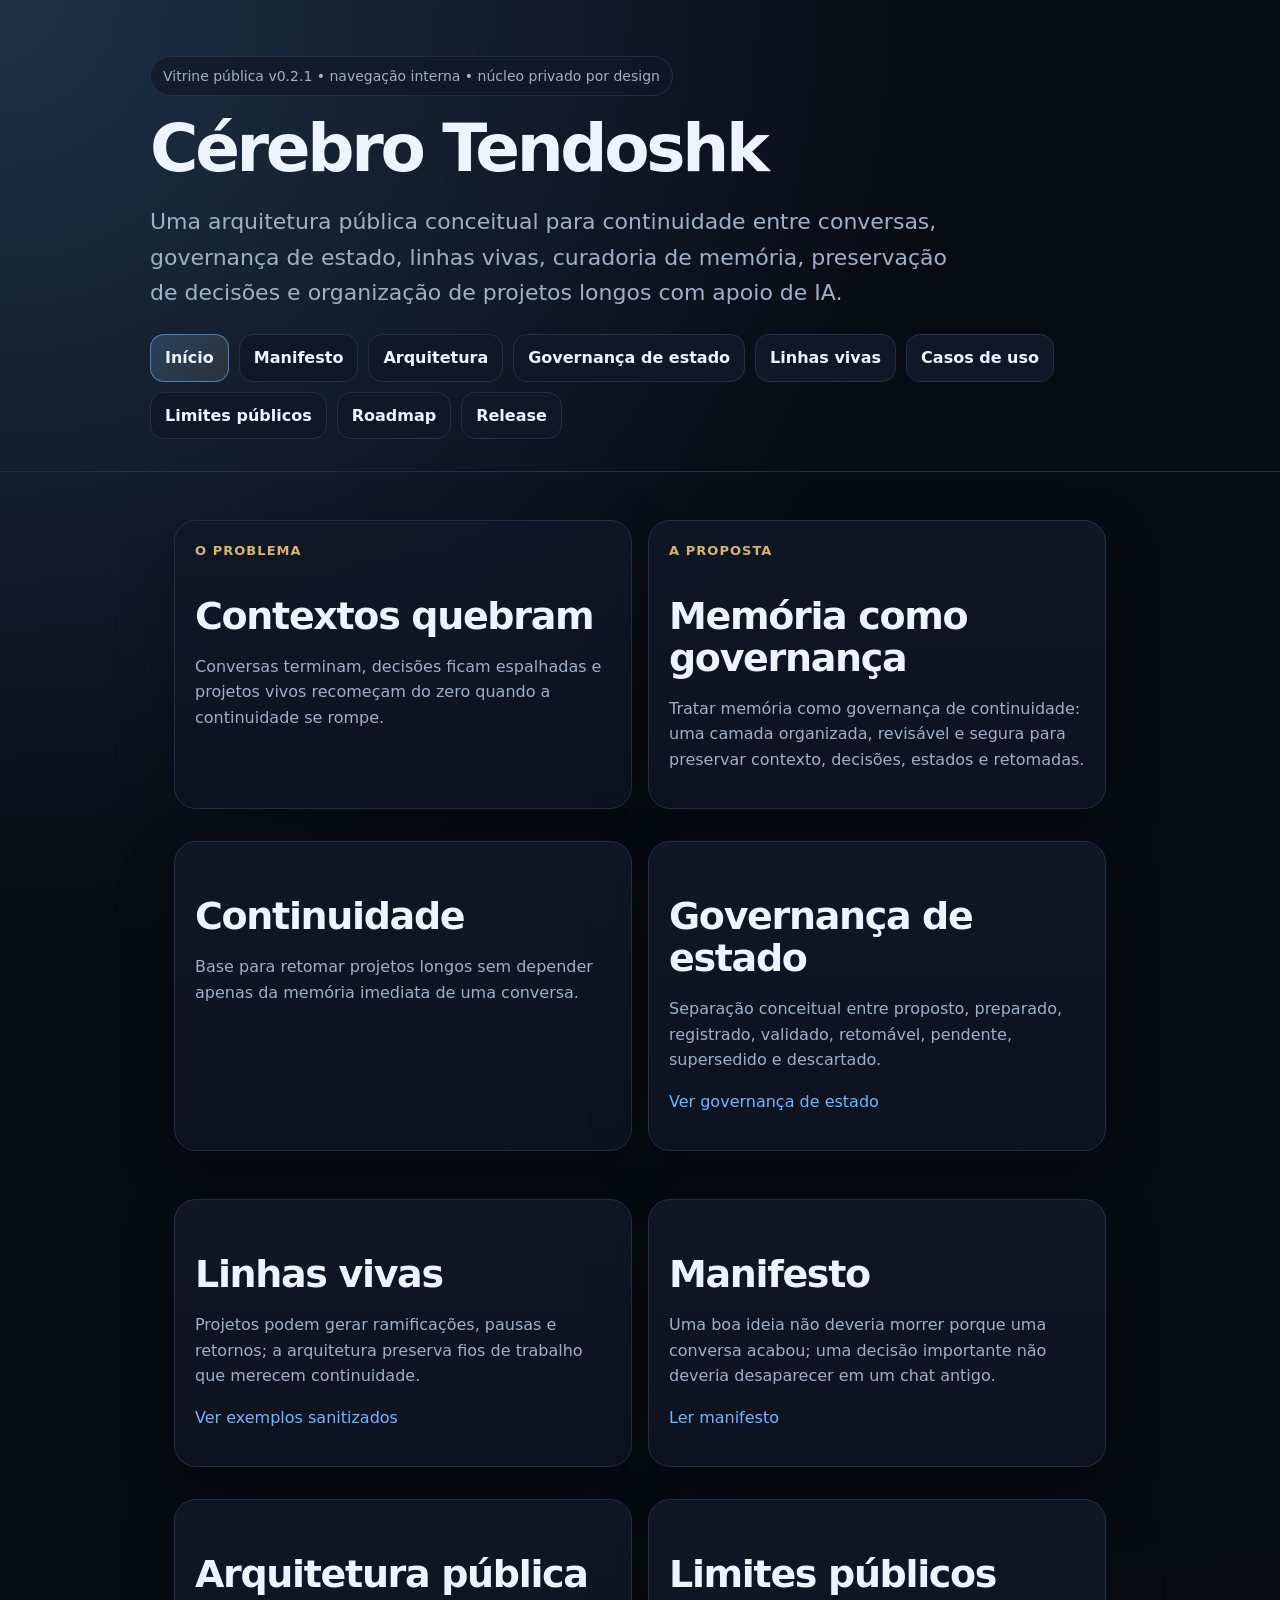
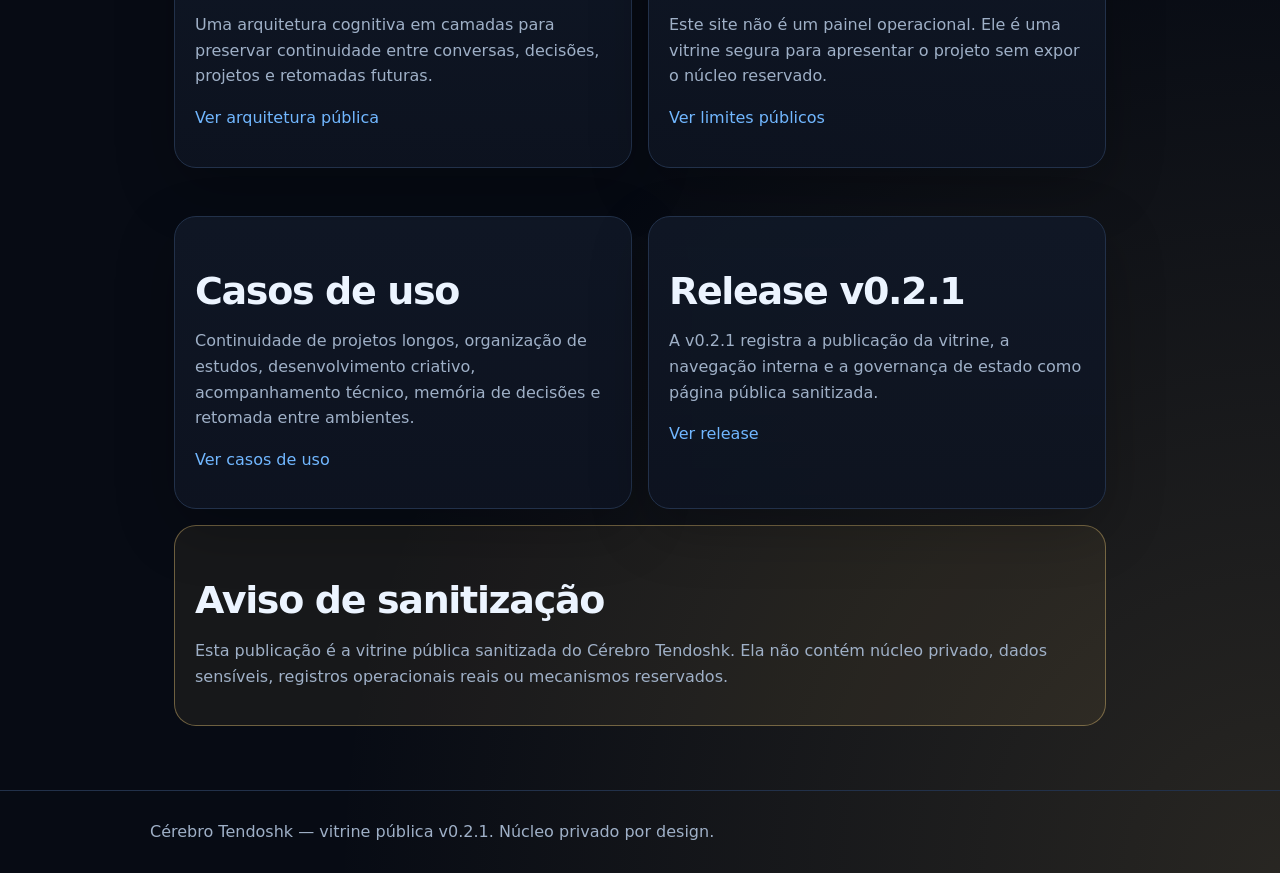
==== commit bc90cef9: "site: link sanitized living lines page" ====
--- a/site/index.html
+++ b/site/index.html
@@ -4,7 +4,7 @@
   <meta charset="utf-8">
   <meta name="viewport" content="width=device-width, initial-scale=1">
   <title>Cérebro Tendoshk — Vitrine Pública v0.2.1</title>
-  <meta name="description" content="Vitrine pública sanitizada v0.2.1 do Cérebro Tendoshk: continuidade cognitiva, governança de estado, curadoria de memória e separação segura entre público e privado.">
+  <meta name="description" content="Vitrine pública sanitizada v0.2.1 do Cérebro Tendoshk: continuidade cognitiva, governança de estado, linhas vivas, curadoria de memória e separação segura entre público e privado.">
   <link rel="stylesheet" href="style.css">
 </head>
 <body>
@@ -12,12 +12,13 @@
     <div class="wrap">
       <div class="badge">Vitrine pública v0.2.1 • navegação interna • núcleo privado por design</div>
       <h1>Cérebro Tendoshk</h1>
-      <p class="lead">Uma arquitetura pública conceitual para continuidade entre conversas, governança de estado, curadoria de memória, preservação de decisões e organização de projetos longos com apoio de IA.</p>
+      <p class="lead">Uma arquitetura pública conceitual para continuidade entre conversas, governança de estado, linhas vivas, curadoria de memória, preservação de decisões e organização de projetos longos com apoio de IA.</p>
       <nav class="nav">
         <a class="btn primary" href="index.html">Início</a>
         <a class="btn" href="manifesto.html">Manifesto</a>
         <a class="btn" href="arquitetura.html">Arquitetura</a>
         <a class="btn" href="governanca-de-estado.html">Governança de estado</a>
+        <a class="btn" href="linhas-vivas.html">Linhas vivas</a>
         <a class="btn" href="casos-de-uso.html">Casos de uso</a>
         <a class="btn" href="limites-publicos.html">Limites públicos</a>
         <a class="btn" href="roadmap.html">Roadmap</a>
@@ -35,7 +36,7 @@
     <section class="grid">
       <article class="card"><h2>Continuidade</h2><p>Base para retomar projetos longos sem depender apenas da memória imediata de uma conversa.</p></article>
       <article class="card"><h2>Governança de estado</h2><p>Separação conceitual entre proposto, preparado, registrado, validado, retomável, pendente, supersedido e descartado.</p><p><a href="governanca-de-estado.html">Ver governança de estado</a></p></article>
-      <article class="card"><h2>Linhas vivas</h2><p>Projetos podem gerar ramificações, pausas e retornos; a arquitetura preserva fios de trabalho que merecem continuidade.</p></article>
+      <article class="card"><h2>Linhas vivas</h2><p>Projetos podem gerar ramificações, pausas e retornos; a arquitetura preserva fios de trabalho que merecem continuidade.</p><p><a href="linhas-vivas.html">Ver exemplos sanitizados</a></p></article>
       <article class="card"><h2>Manifesto</h2><p>Uma boa ideia não deveria morrer porque uma conversa acabou; uma decisão importante não deveria desaparecer em um chat antigo.</p><p><a href="manifesto.html">Ler manifesto</a></p></article>
     </section>
 
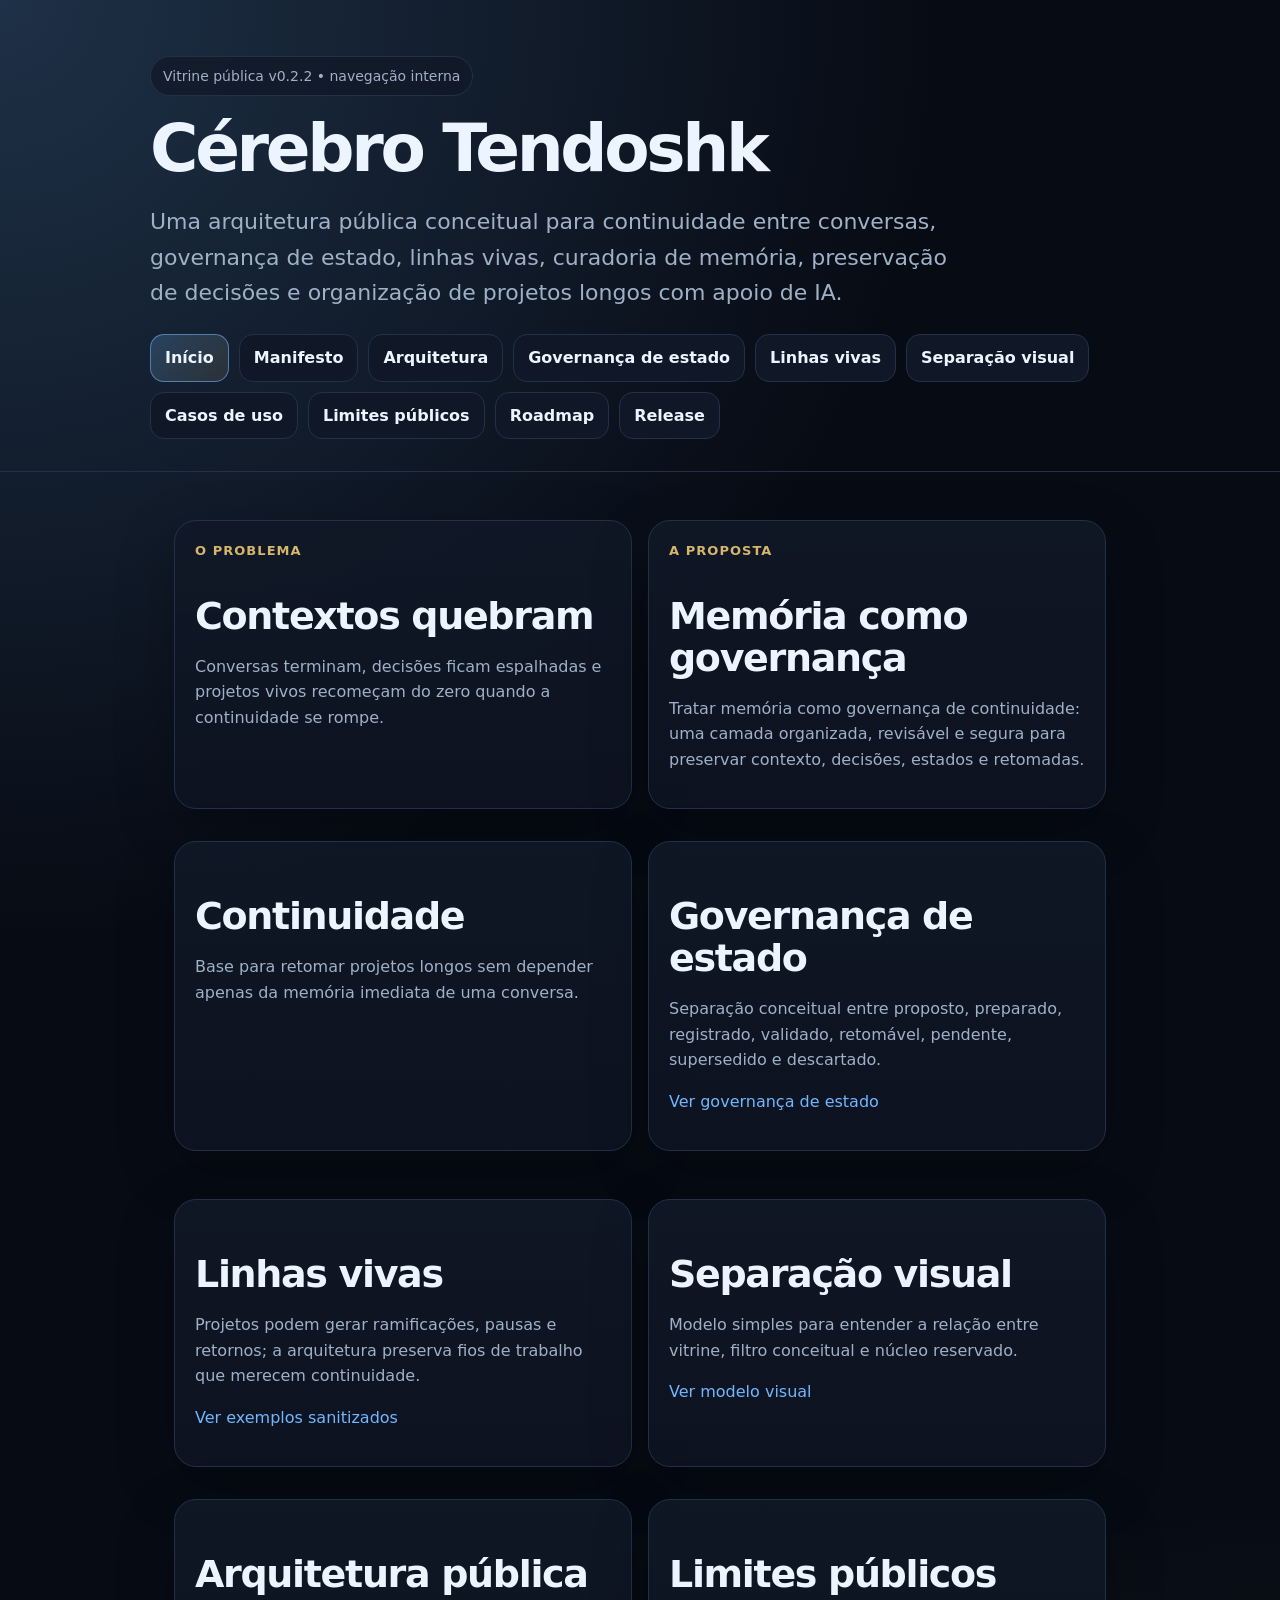
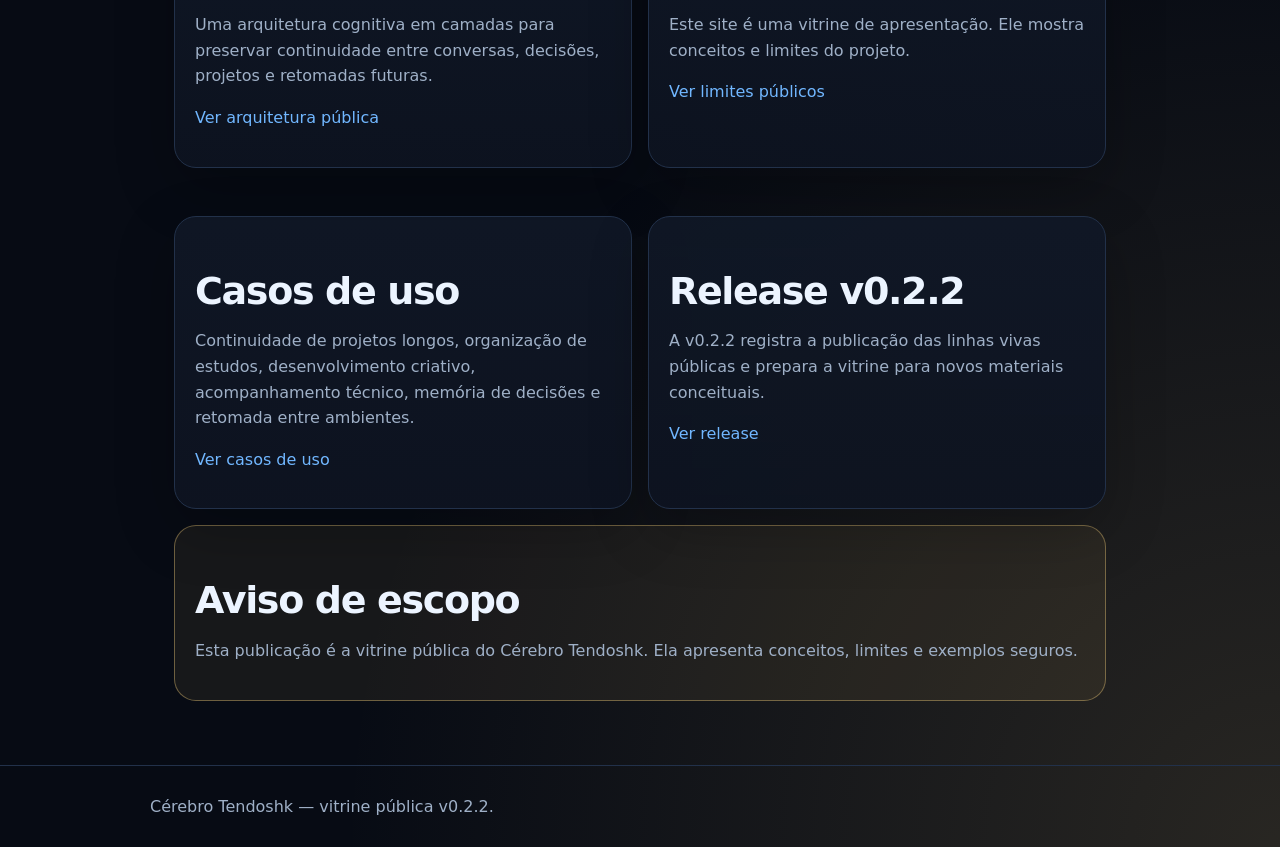
==== commit 09f702e6: "site: add separation visual link" ====
--- a/site/index.html
+++ b/site/index.html
@@ -3,14 +3,14 @@
 <head>
   <meta charset="utf-8">
   <meta name="viewport" content="width=device-width, initial-scale=1">
-  <title>Cérebro Tendoshk — Vitrine Pública v0.2.1</title>
-  <meta name="description" content="Vitrine pública sanitizada v0.2.1 do Cérebro Tendoshk: continuidade cognitiva, governança de estado, linhas vivas, curadoria de memória e separação segura entre público e privado.">
+  <title>Cérebro Tendoshk — Vitrine Pública v0.2.2</title>
+  <meta name="description" content="Vitrine pública v0.2.2 do Cérebro Tendoshk: continuidade cognitiva, governança de estado, linhas vivas, curadoria de memória e separação entre camadas.">
   <link rel="stylesheet" href="style.css">
 </head>
 <body>
   <header>
     <div class="wrap">
-      <div class="badge">Vitrine pública v0.2.1 • navegação interna • núcleo privado por design</div>
+      <div class="badge">Vitrine pública v0.2.2 • navegação interna</div>
       <h1>Cérebro Tendoshk</h1>
       <p class="lead">Uma arquitetura pública conceitual para continuidade entre conversas, governança de estado, linhas vivas, curadoria de memória, preservação de decisões e organização de projetos longos com apoio de IA.</p>
       <nav class="nav">
@@ -19,6 +19,7 @@
         <a class="btn" href="arquitetura.html">Arquitetura</a>
         <a class="btn" href="governanca-de-estado.html">Governança de estado</a>
         <a class="btn" href="linhas-vivas.html">Linhas vivas</a>
+        <a class="btn" href="separacao-publico-privado.html">Separação visual</a>
         <a class="btn" href="casos-de-uso.html">Casos de uso</a>
         <a class="btn" href="limites-publicos.html">Limites públicos</a>
         <a class="btn" href="roadmap.html">Roadmap</a>
@@ -37,19 +38,19 @@
       <article class="card"><h2>Continuidade</h2><p>Base para retomar projetos longos sem depender apenas da memória imediata de uma conversa.</p></article>
       <article class="card"><h2>Governança de estado</h2><p>Separação conceitual entre proposto, preparado, registrado, validado, retomável, pendente, supersedido e descartado.</p><p><a href="governanca-de-estado.html">Ver governança de estado</a></p></article>
       <article class="card"><h2>Linhas vivas</h2><p>Projetos podem gerar ramificações, pausas e retornos; a arquitetura preserva fios de trabalho que merecem continuidade.</p><p><a href="linhas-vivas.html">Ver exemplos sanitizados</a></p></article>
-      <article class="card"><h2>Manifesto</h2><p>Uma boa ideia não deveria morrer porque uma conversa acabou; uma decisão importante não deveria desaparecer em um chat antigo.</p><p><a href="manifesto.html">Ler manifesto</a></p></article>
+      <article class="card"><h2>Separação visual</h2><p>Modelo simples para entender a relação entre vitrine, filtro conceitual e núcleo reservado.</p><p><a href="separacao-publico-privado.html">Ver modelo visual</a></p></article>
     </section>
 
     <section class="grid">
       <article class="card"><h2>Arquitetura pública</h2><p>Uma arquitetura cognitiva em camadas para preservar continuidade entre conversas, decisões, projetos e retomadas futuras.</p><p><a href="arquitetura.html">Ver arquitetura pública</a></p></article>
-      <article class="card"><h2>Limites públicos</h2><p>Este site não é um painel operacional. Ele é uma vitrine segura para apresentar o projeto sem expor o núcleo reservado.</p><p><a href="limites-publicos.html">Ver limites públicos</a></p></article>
+      <article class="card"><h2>Limites públicos</h2><p>Este site é uma vitrine de apresentação. Ele mostra conceitos e limites do projeto.</p><p><a href="limites-publicos.html">Ver limites públicos</a></p></article>
       <article class="card"><h2>Casos de uso</h2><p>Continuidade de projetos longos, organização de estudos, desenvolvimento criativo, acompanhamento técnico, memória de decisões e retomada entre ambientes.</p><p><a href="casos-de-uso.html">Ver casos de uso</a></p></article>
-      <article class="card"><h2>Release v0.2.1</h2><p>A v0.2.1 registra a publicação da vitrine, a navegação interna e a governança de estado como página pública sanitizada.</p><p><a href="release.html">Ver release</a></p></article>
+      <article class="card"><h2>Release v0.2.2</h2><p>A v0.2.2 registra a publicação das linhas vivas públicas e prepara a vitrine para novos materiais conceituais.</p><p><a href="release.html">Ver release</a></p></article>
     </section>
 
-    <section class="notice"><h2>Aviso de sanitização</h2><p>Esta publicação é a vitrine pública sanitizada do Cérebro Tendoshk. Ela não contém núcleo privado, dados sensíveis, registros operacionais reais ou mecanismos reservados.</p></section>
+    <section class="notice"><h2>Aviso de escopo</h2><p>Esta publicação é a vitrine pública do Cérebro Tendoshk. Ela apresenta conceitos, limites e exemplos seguros.</p></section>
   </main>
 
-  <footer><div class="wrap">Cérebro Tendoshk — vitrine pública v0.2.1. Núcleo privado por design.</div></footer>
+  <footer><div class="wrap">Cérebro Tendoshk — vitrine pública v0.2.2.</div></footer>
 </body>
 </html>
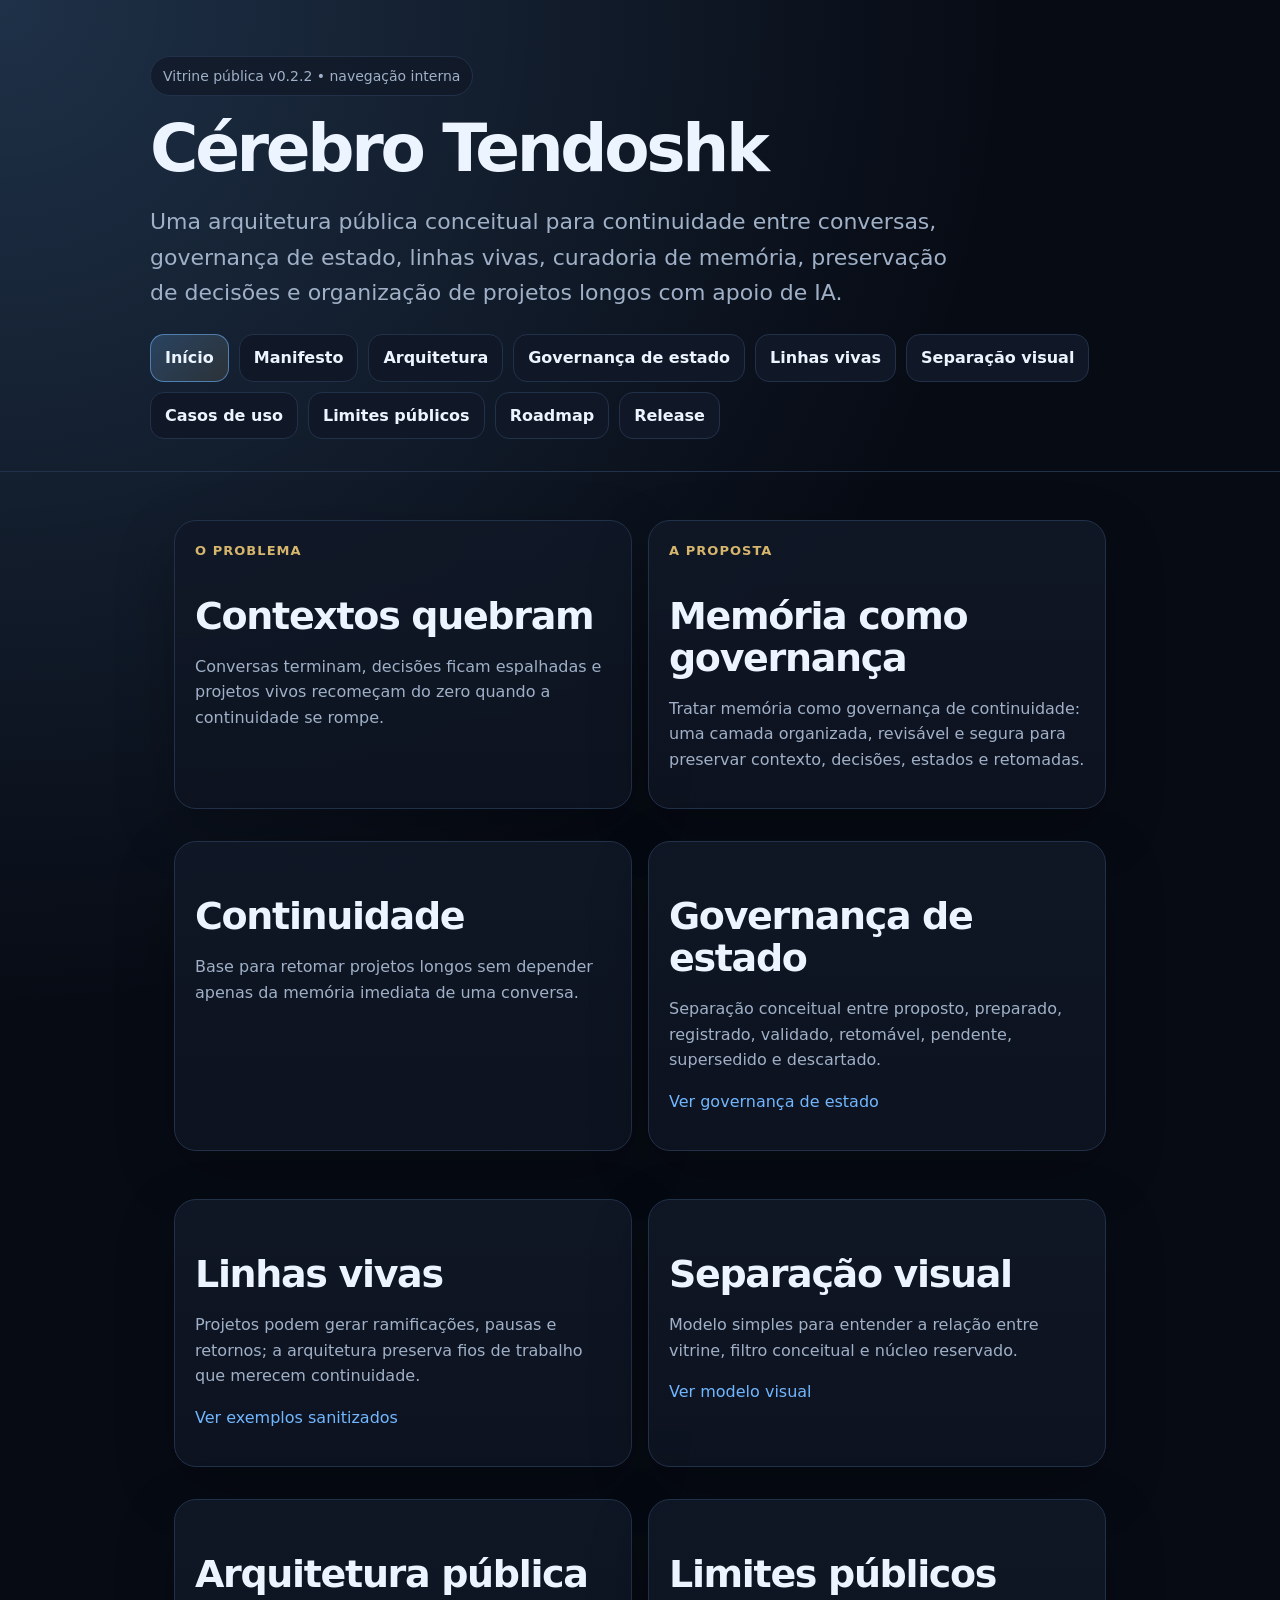
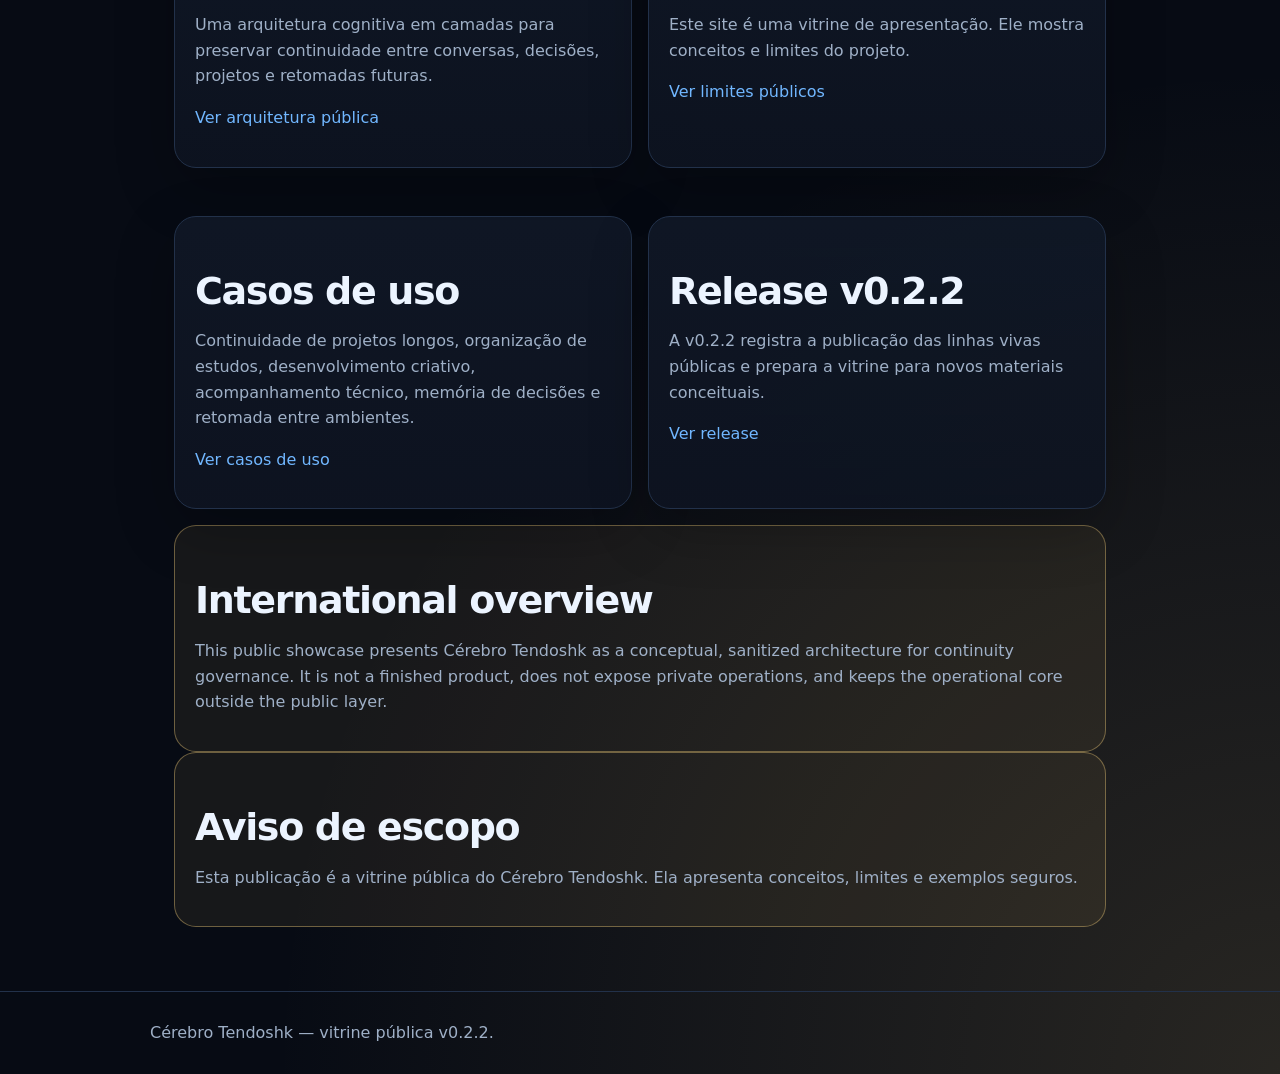
==== commit d9279666: "docs: polish public home for international readers" ====
--- a/site/index.html
+++ b/site/index.html
@@ -48,6 +48,8 @@
       <article class="card"><h2>Release v0.2.2</h2><p>A v0.2.2 registra a publicação das linhas vivas públicas e prepara a vitrine para novos materiais conceituais.</p><p><a href="release.html">Ver release</a></p></article>
     </section>
 
+    <section class="notice"><h2>International overview</h2><p>This public showcase presents Cérebro Tendoshk as a conceptual, sanitized architecture for continuity governance. It is not a finished product, does not expose private operations, and keeps the operational core outside the public layer.</p></section>
+
     <section class="notice"><h2>Aviso de escopo</h2><p>Esta publicação é a vitrine pública do Cérebro Tendoshk. Ela apresenta conceitos, limites e exemplos seguros.</p></section>
   </main>
 
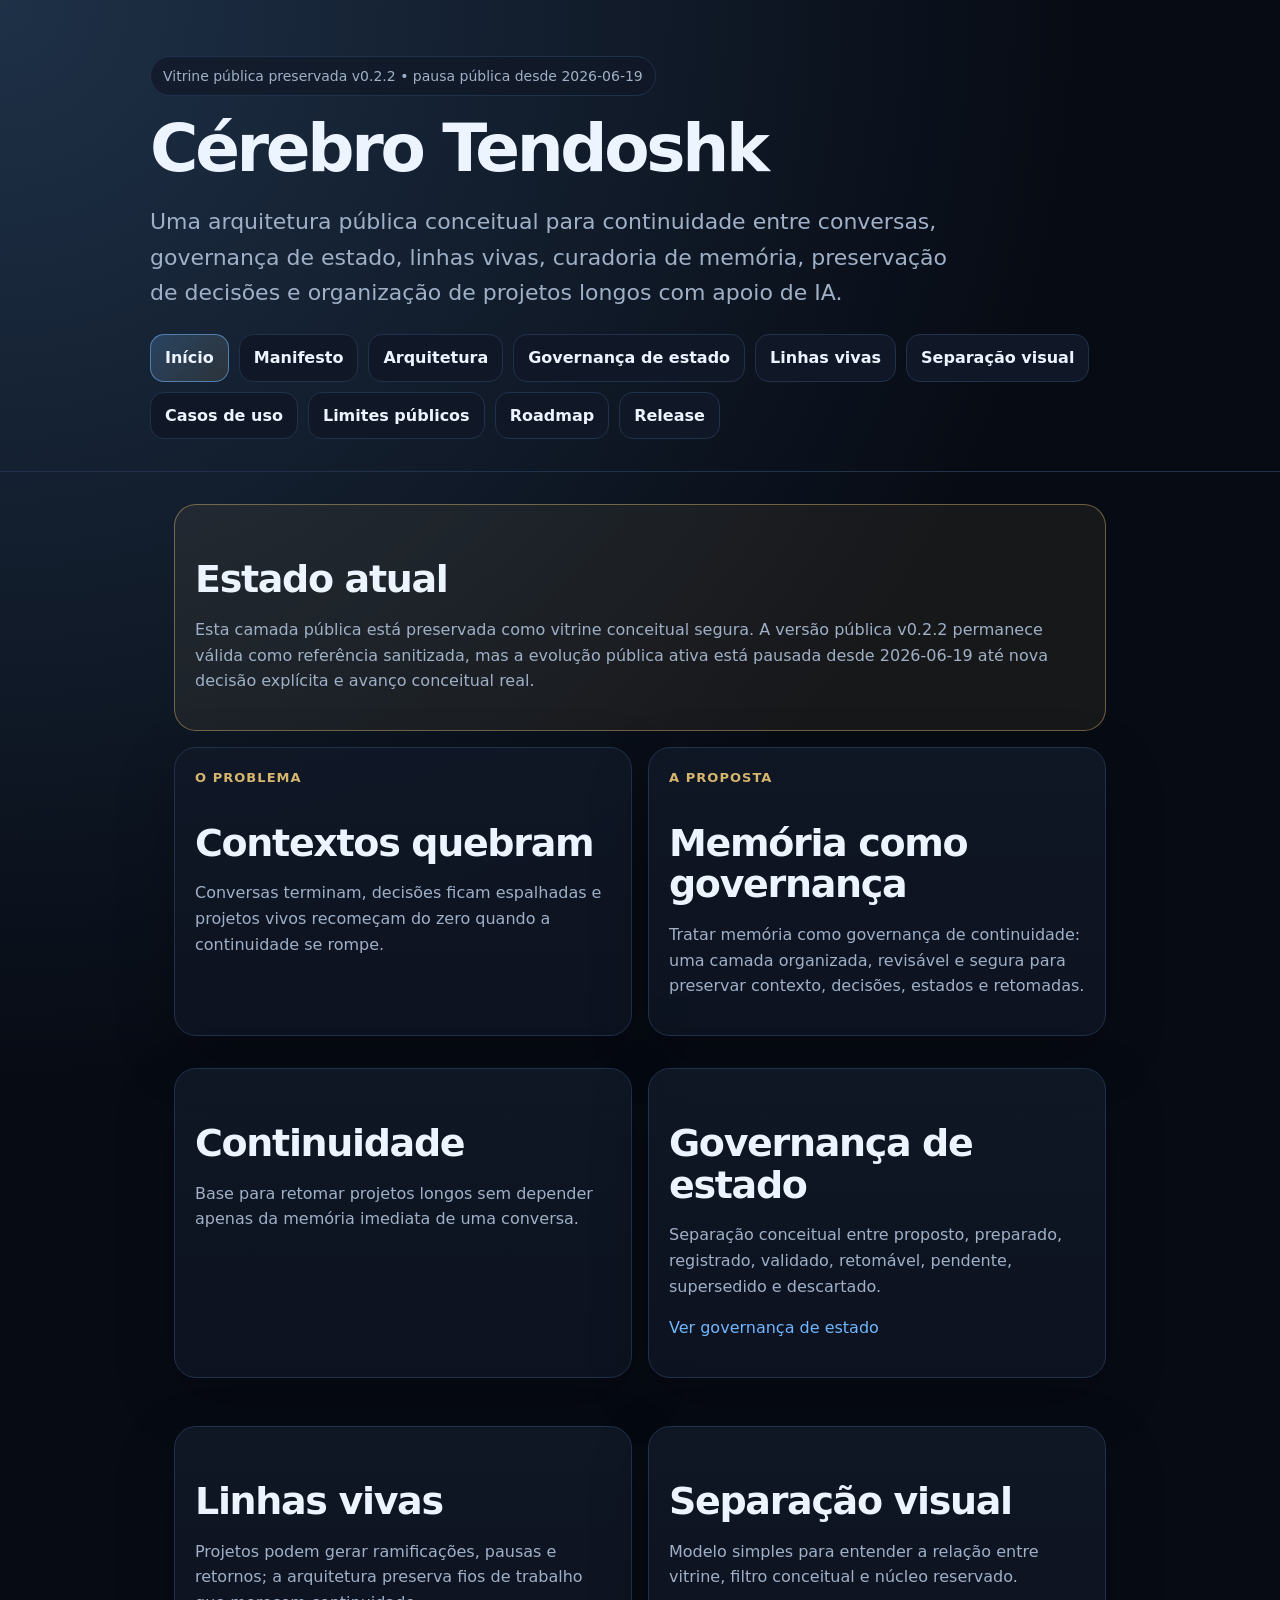
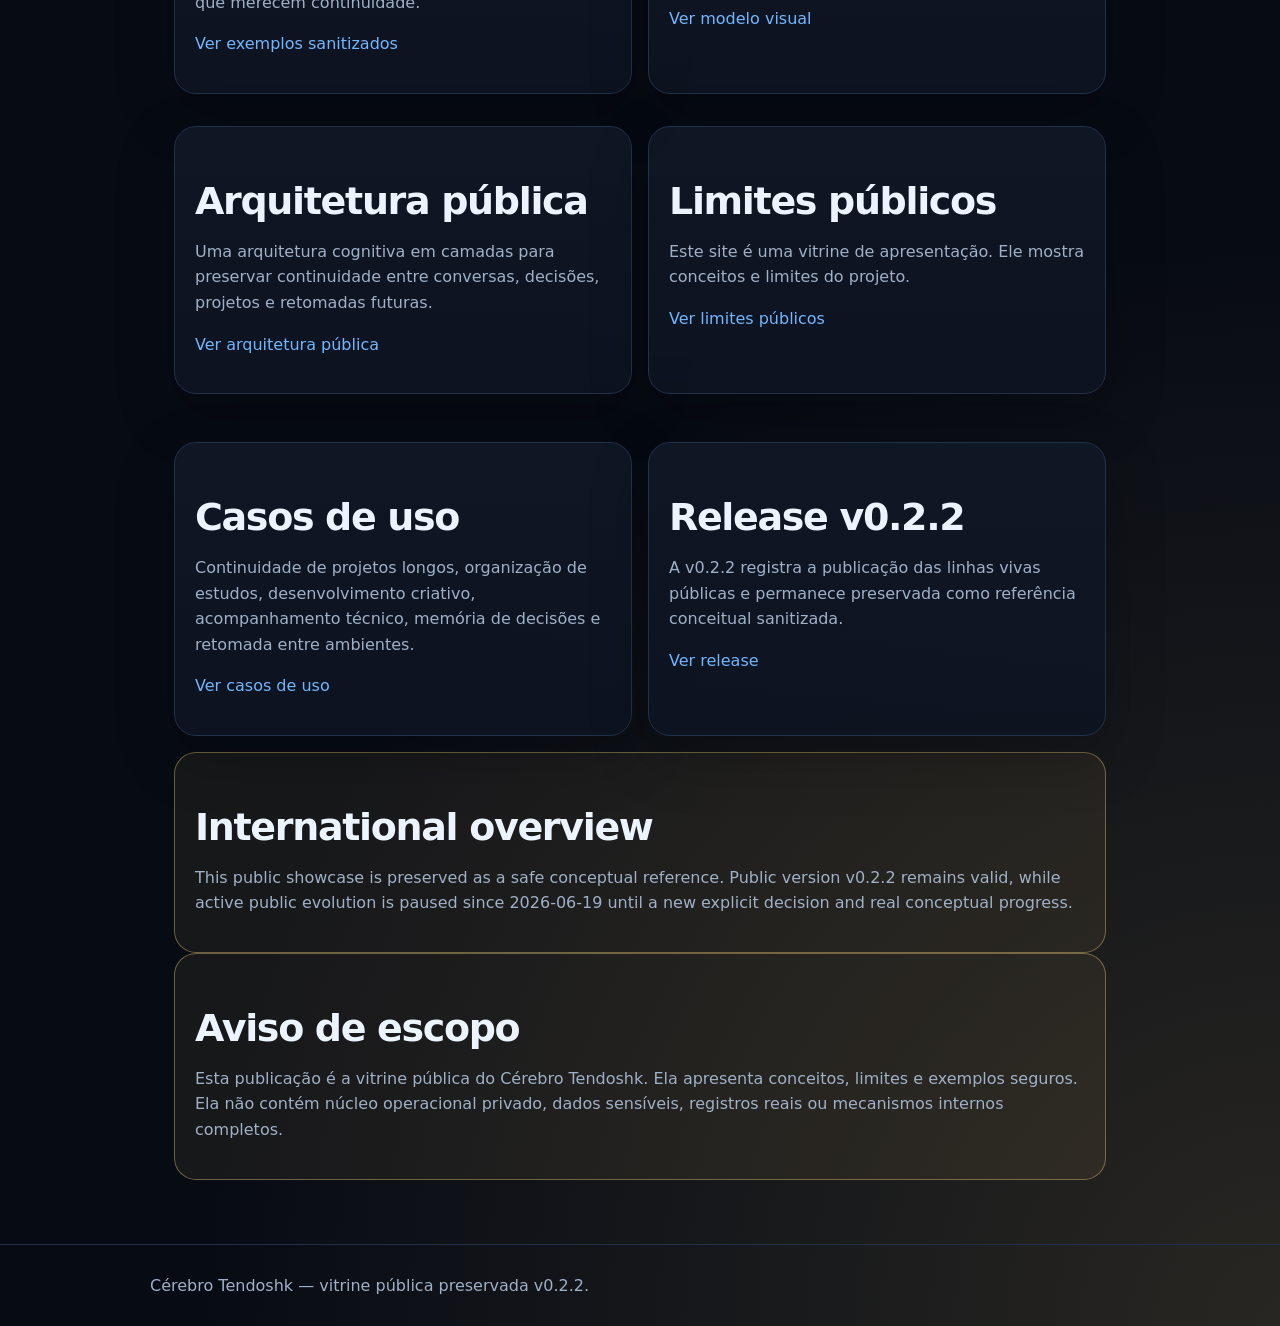
==== commit a7103c98: "docs: alinhar index da vitrine com pausa publica" ====
--- a/site/index.html
+++ b/site/index.html
@@ -3,14 +3,14 @@
 <head>
   <meta charset="utf-8">
   <meta name="viewport" content="width=device-width, initial-scale=1">
-  <title>Cérebro Tendoshk — Vitrine Pública v0.2.2</title>
-  <meta name="description" content="Vitrine pública v0.2.2 do Cérebro Tendoshk: continuidade cognitiva, governança de estado, linhas vivas, curadoria de memória e separação entre camadas.">
+  <title>Cérebro Tendoshk — Vitrine Pública Preservada v0.2.2</title>
+  <meta name="description" content="Vitrine pública preservada v0.2.2 do Cérebro Tendoshk: continuidade cognitiva, governança de estado, linhas vivas, curadoria de memória e separação entre camadas.">
   <link rel="stylesheet" href="style.css">
 </head>
 <body>
   <header>
     <div class="wrap">
-      <div class="badge">Vitrine pública v0.2.2 • navegação interna</div>
+      <div class="badge">Vitrine pública preservada v0.2.2 • pausa pública desde 2026-06-19</div>
       <h1>Cérebro Tendoshk</h1>
       <p class="lead">Uma arquitetura pública conceitual para continuidade entre conversas, governança de estado, linhas vivas, curadoria de memória, preservação de decisões e organização de projetos longos com apoio de IA.</p>
       <nav class="nav">
@@ -29,6 +29,8 @@
   </header>
 
   <main class="wrap">
+    <section class="notice"><h2>Estado atual</h2><p>Esta camada pública está preservada como vitrine conceitual segura. A versão pública v0.2.2 permanece válida como referência sanitizada, mas a evolução pública ativa está pausada desde 2026-06-19 até nova decisão explícita e avanço conceitual real.</p></section>
+
     <section class="grid">
       <article class="card"><div class="kicker">O problema</div><h2>Contextos quebram</h2><p>Conversas terminam, decisões ficam espalhadas e projetos vivos recomeçam do zero quando a continuidade se rompe.</p></article>
       <article class="card"><div class="kicker">A proposta</div><h2>Memória como governança</h2><p>Tratar memória como governança de continuidade: uma camada organizada, revisável e segura para preservar contexto, decisões, estados e retomadas.</p></article>
@@ -45,14 +47,14 @@
       <article class="card"><h2>Arquitetura pública</h2><p>Uma arquitetura cognitiva em camadas para preservar continuidade entre conversas, decisões, projetos e retomadas futuras.</p><p><a href="arquitetura.html">Ver arquitetura pública</a></p></article>
       <article class="card"><h2>Limites públicos</h2><p>Este site é uma vitrine de apresentação. Ele mostra conceitos e limites do projeto.</p><p><a href="limites-publicos.html">Ver limites públicos</a></p></article>
       <article class="card"><h2>Casos de uso</h2><p>Continuidade de projetos longos, organização de estudos, desenvolvimento criativo, acompanhamento técnico, memória de decisões e retomada entre ambientes.</p><p><a href="casos-de-uso.html">Ver casos de uso</a></p></article>
-      <article class="card"><h2>Release v0.2.2</h2><p>A v0.2.2 registra a publicação das linhas vivas públicas e prepara a vitrine para novos materiais conceituais.</p><p><a href="release.html">Ver release</a></p></article>
+      <article class="card"><h2>Release v0.2.2</h2><p>A v0.2.2 registra a publicação das linhas vivas públicas e permanece preservada como referência conceitual sanitizada.</p><p><a href="release.html">Ver release</a></p></article>
     </section>
 
-    <section class="notice"><h2>International overview</h2><p>This public showcase presents Cérebro Tendoshk as a conceptual, sanitized architecture for continuity governance. It is not a finished product, does not expose private operations, and keeps the operational core outside the public layer.</p></section>
+    <section class="notice"><h2>International overview</h2><p>This public showcase is preserved as a safe conceptual reference. Public version v0.2.2 remains valid, while active public evolution is paused since 2026-06-19 until a new explicit decision and real conceptual progress.</p></section>
 
-    <section class="notice"><h2>Aviso de escopo</h2><p>Esta publicação é a vitrine pública do Cérebro Tendoshk. Ela apresenta conceitos, limites e exemplos seguros.</p></section>
+    <section class="notice"><h2>Aviso de escopo</h2><p>Esta publicação é a vitrine pública do Cérebro Tendoshk. Ela apresenta conceitos, limites e exemplos seguros. Ela não contém núcleo operacional privado, dados sensíveis, registros reais ou mecanismos internos completos.</p></section>
   </main>
 
-  <footer><div class="wrap">Cérebro Tendoshk — vitrine pública v0.2.2.</div></footer>
+  <footer><div class="wrap">Cérebro Tendoshk — vitrine pública preservada v0.2.2.</div></footer>
 </body>
 </html>
